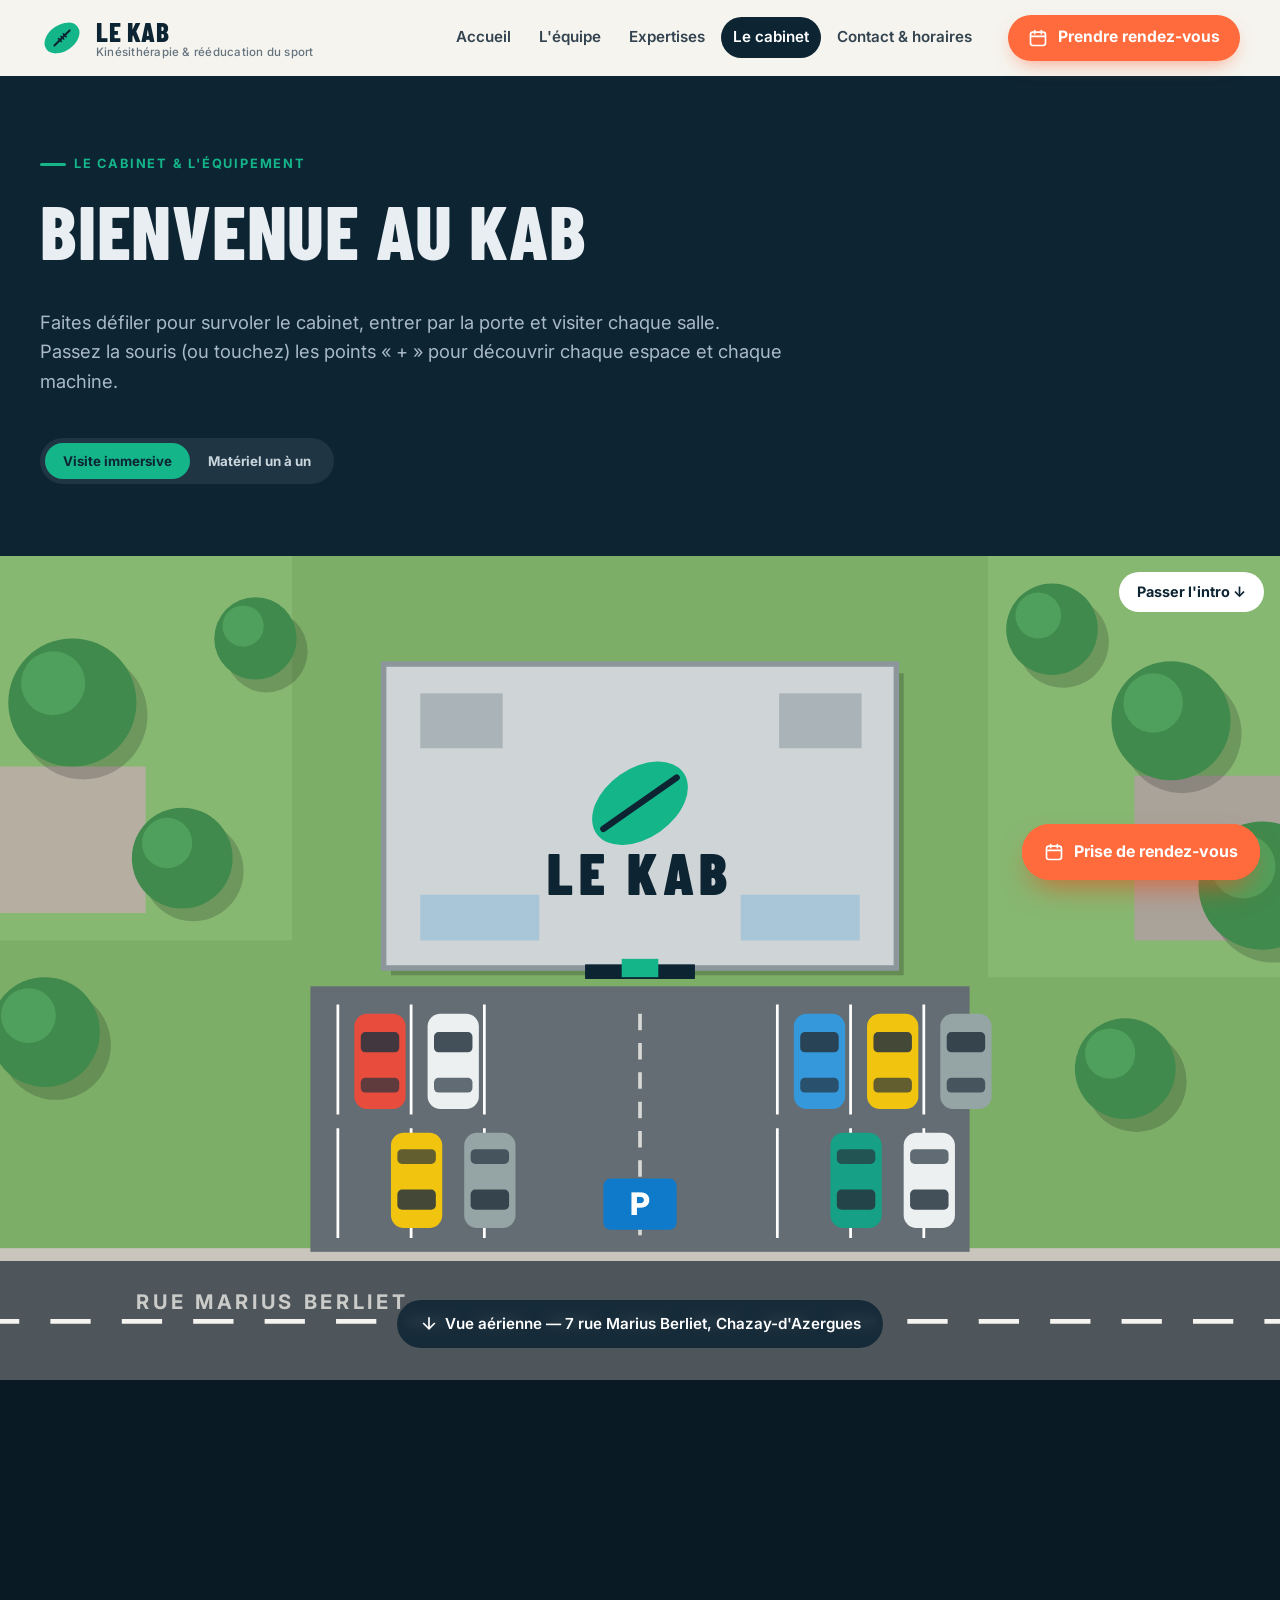
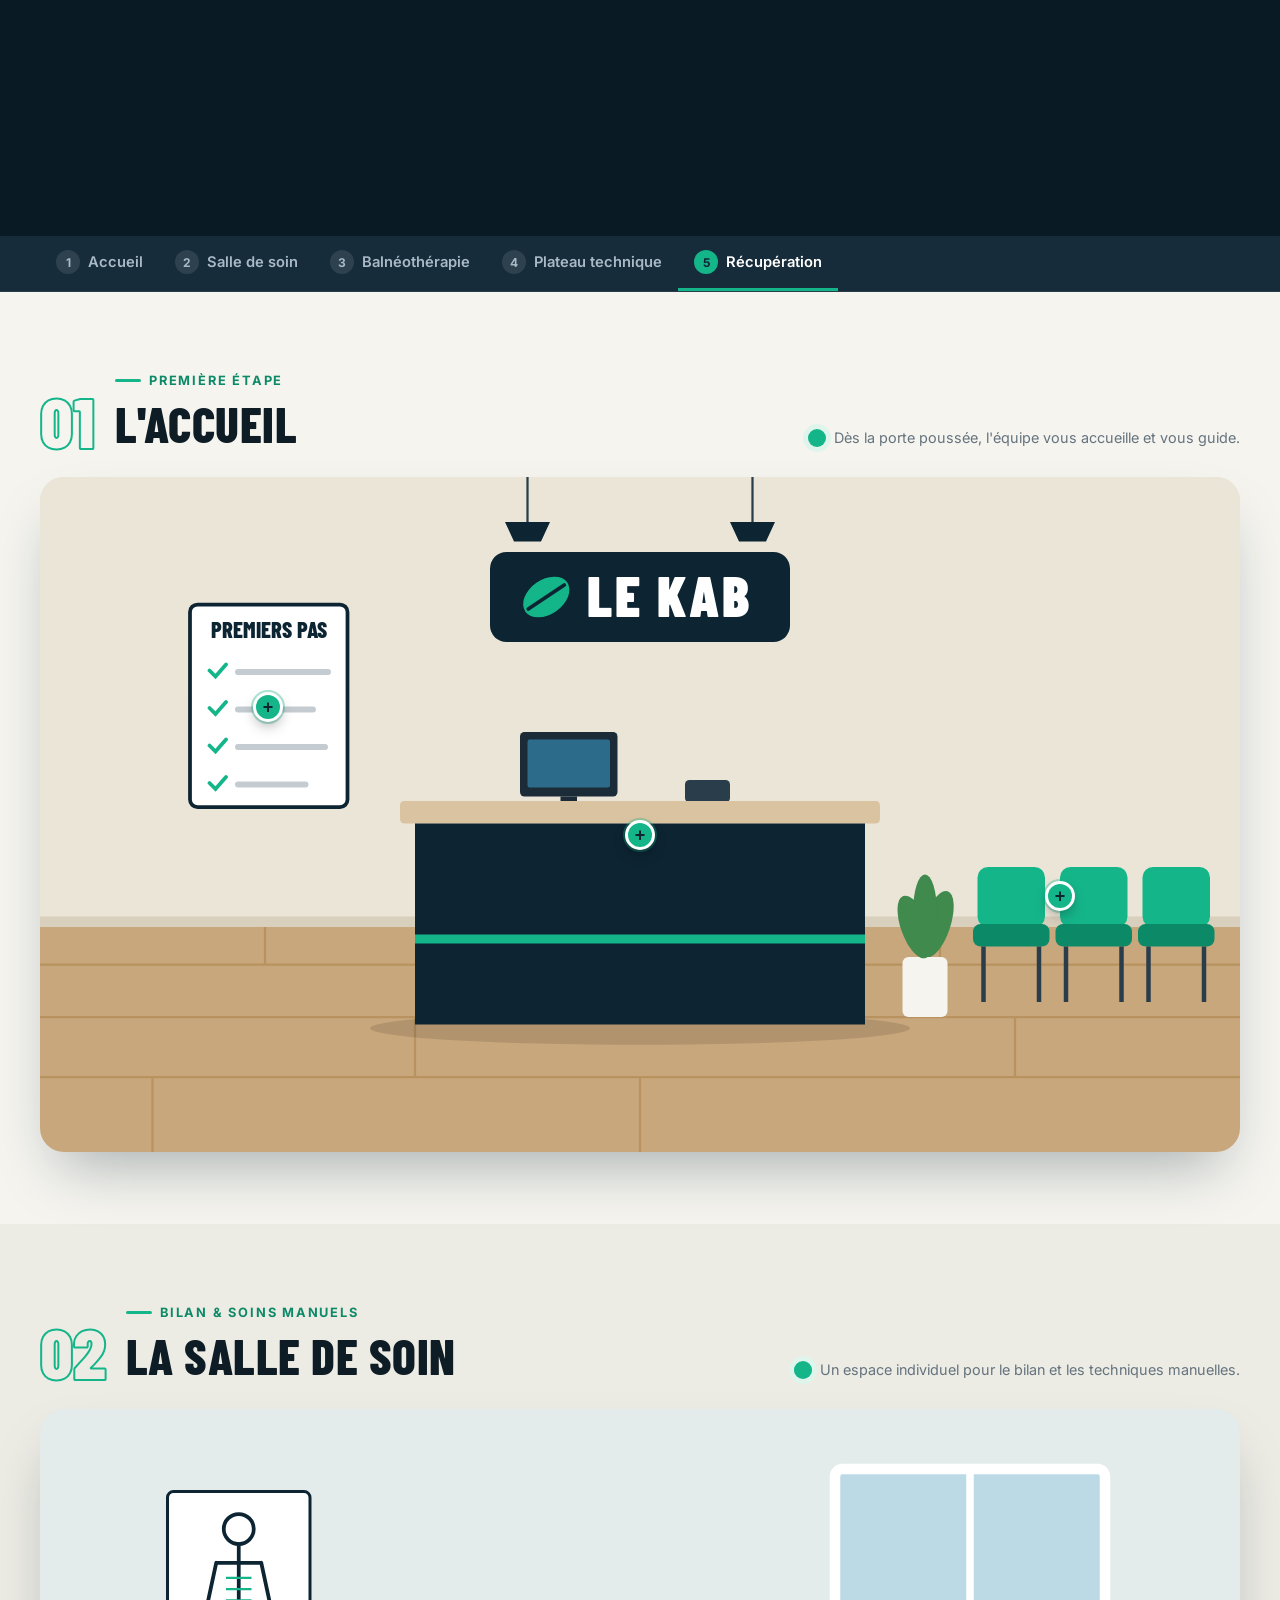
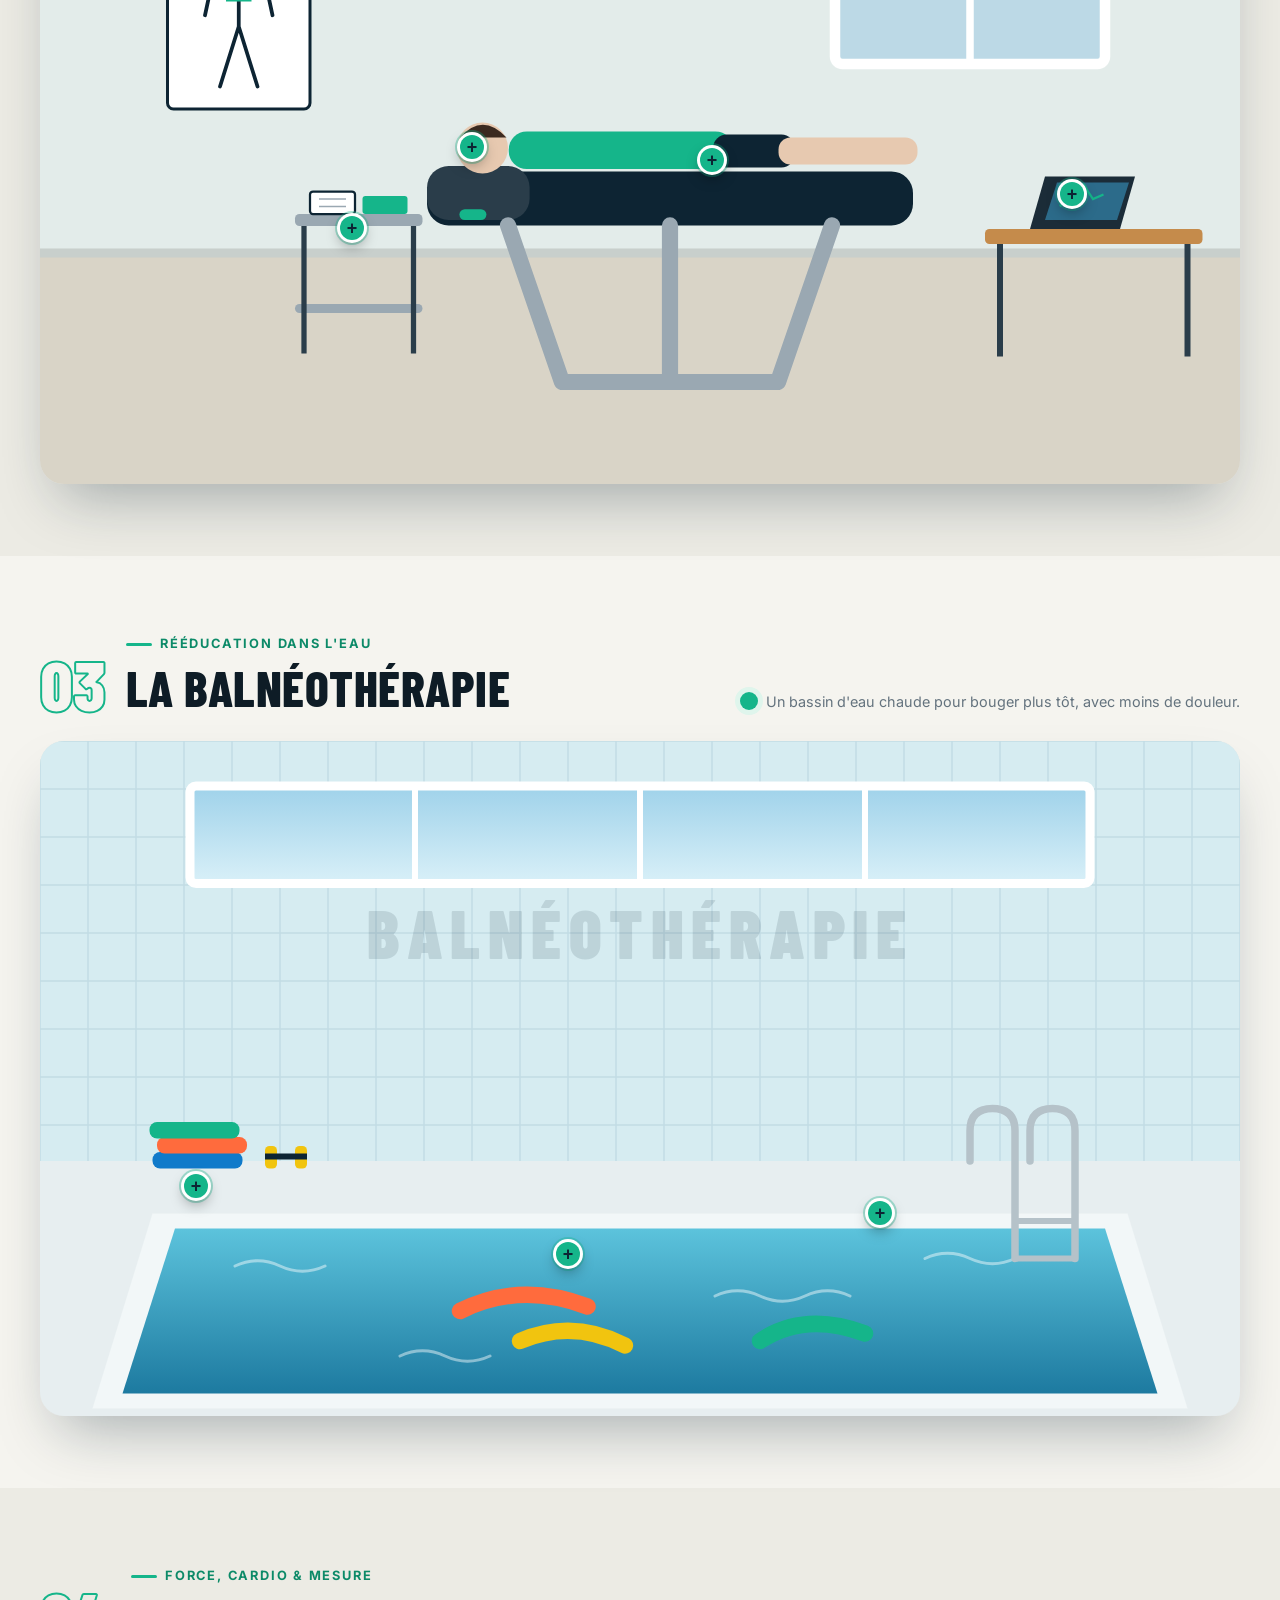
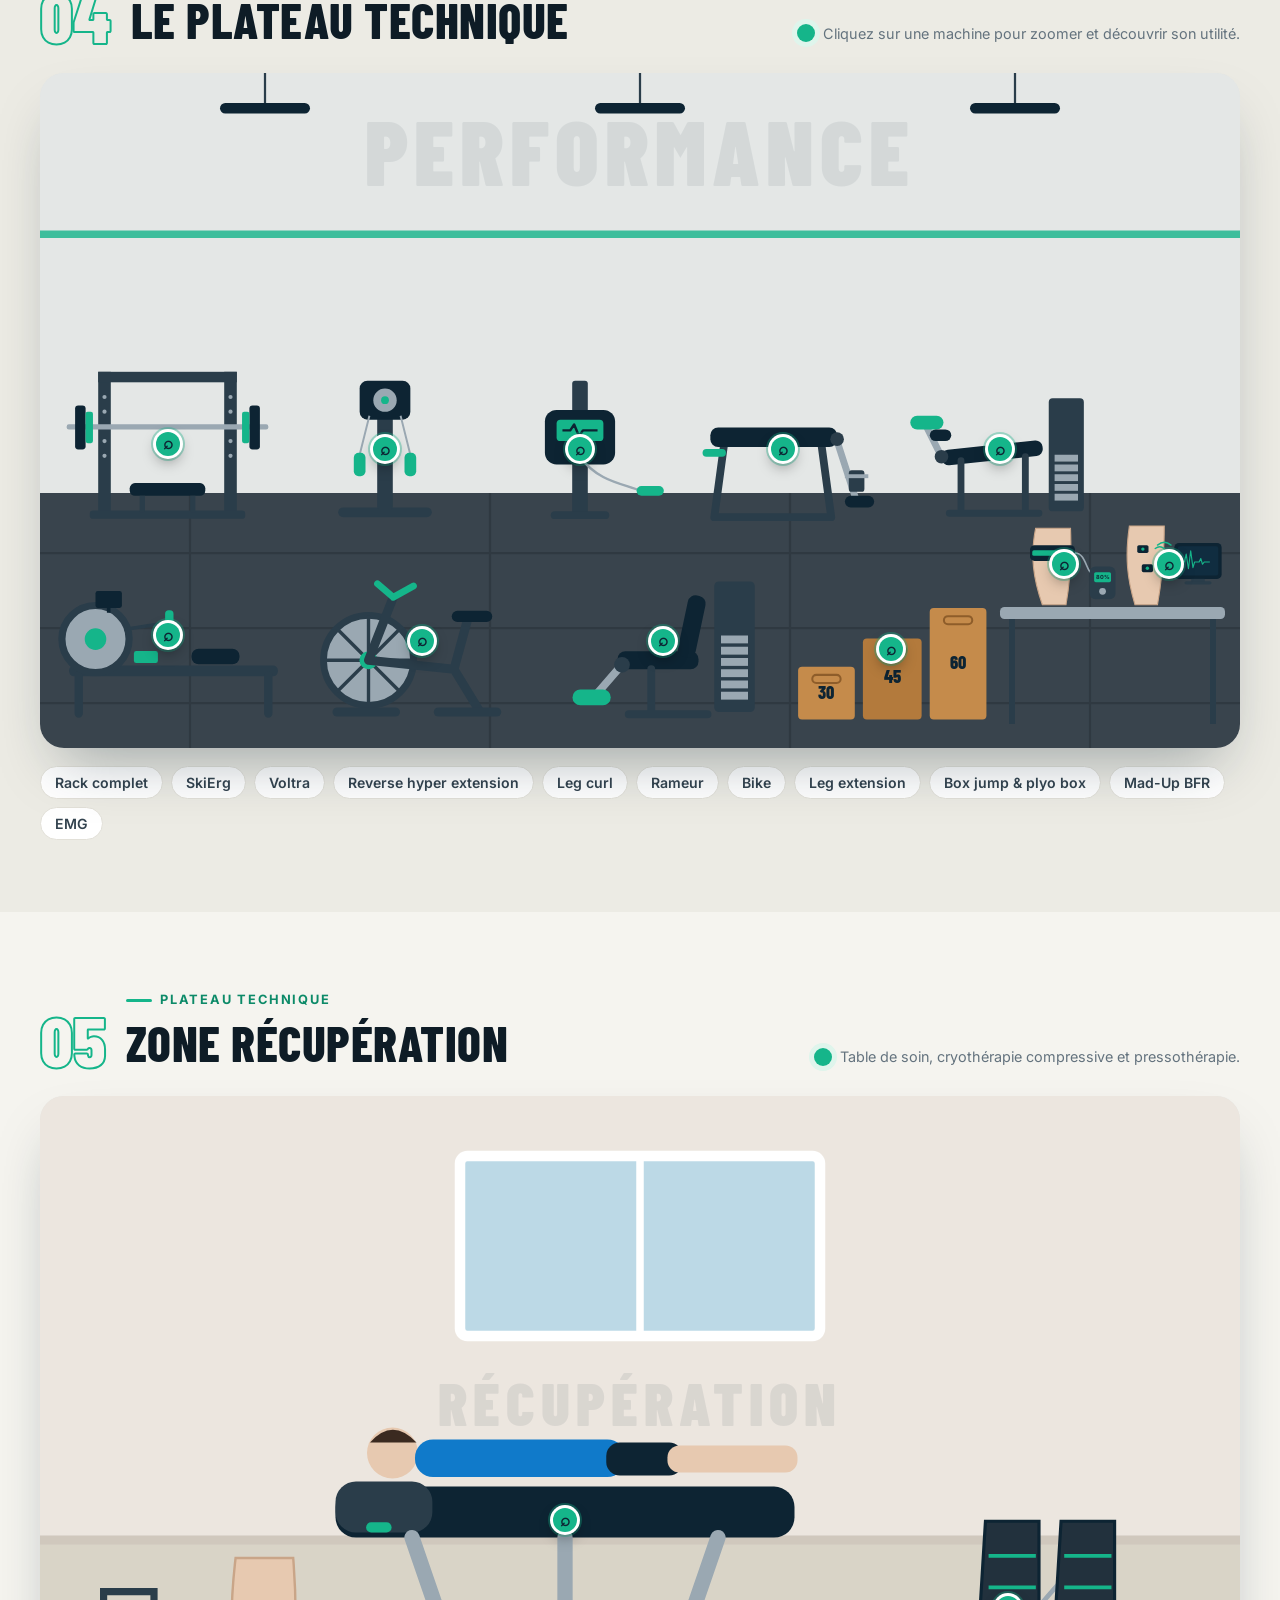
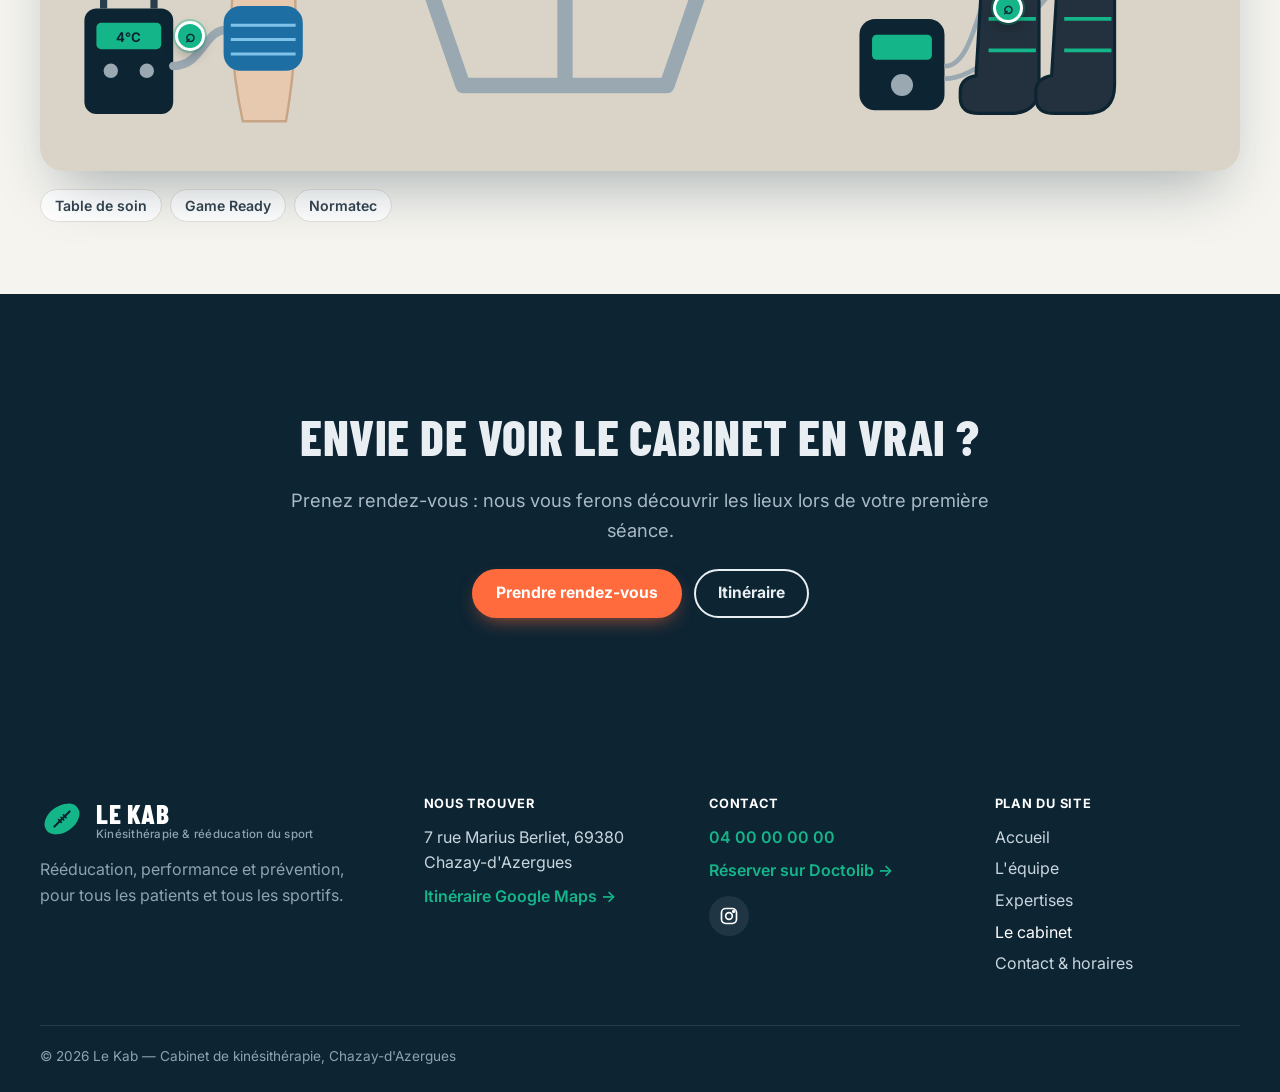
==== cabinet.html @ 51d3e30d "Site Le Kab : accueil, équipe, expertises, visite du cabinet, contact Co-Authored-By: Claude Opus 5." ====
<!doctype html>
<html lang="fr">
<head>
  <meta charset="utf-8">
  <meta name="viewport" content="width=device-width, initial-scale=1">
  <title>Le cabinet & l'équipement — Le Kab, kinésithérapie du sport</title>
  <meta name="description" content="Visitez le cabinet Le Kab : accueil, salle de soin, balnéothérapie et plateau technique (Voltra, Mad-Up BFR, EMG, Game Ready, Normatec…).">
  <link rel="icon" href="assets/img/logo.svg" type="image/svg+xml">
  <link rel="preconnect" href="https://fonts.googleapis.com">
  <link rel="preconnect" href="https://fonts.gstatic.com" crossorigin>
  <link href="https://fonts.googleapis.com/css2?family=Barlow+Condensed:wght@600;700;800;900&family=Inter:wght@400;500;600;700;800&display=swap" rel="stylesheet">
  <link rel="stylesheet" href="assets/css/style.css">
</head>
<body data-page="cabinet">
  <a class="skip" href="#main">Aller au contenu</a>
  <header id="site-header"></header>

  <main id="main">
    <section class="page-hero dark">
      <div class="container">
        <span class="eyebrow">Le cabinet &amp; l'équipement</span>
        <h1>Bienvenue au Kab</h1>
        <p class="lead">Faites défiler pour survoler le cabinet, entrer par la porte et visiter chaque salle. Passez la souris (ou touchez) les points « + » pour découvrir chaque espace et chaque machine.</p>
        <div class="mode-switch" role="group" aria-label="Mode de visite">
          <button type="button" data-mode="tour" aria-pressed="true">Visite immersive</button>
          <button type="button" data-mode="gear" aria-pressed="false">Matériel un à un</button>
        </div>
      </div>
    </section>

    <div id="mode-tour">
      <!-- Survol aérien → porte d'entrée -->
      <section class="flyover" id="flyover" aria-label="Survol du cabinet">
        <div class="flyover-sticky">
          <div class="flyover-world"></div>
          <div class="flyover-inside" aria-hidden="true"></div>
          <div class="flyover-door" aria-hidden="true">
            <div class="leaf l"><span class="glass"></span></div>
            <div class="leaf r"><span class="glass"></span></div>
          </div>
          <a class="btn btn-light btn-sm flyover-skip" href="#accueil">Passer l'intro ↓</a>
          <div class="flyover-caption"><svg class="ic" viewBox="0 0 24 24" fill="none" stroke="currentColor" stroke-width="2"><path d="M12 5v14M5 12l7 7 7-7"/></svg><span></span></div>
        </div>
      </section>

      <nav class="tour-nav" aria-label="Salles du cabinet">
        <ol class="container" id="tour-nav-list"></ol>
      </nav>

      <div id="tour"></div>
    </div>

    <section class="section" id="mode-gear" hidden>
      <div class="container">
        <span class="eyebrow">Matériel un à un</span>
        <h2>Notre équipement</h2>
        <p class="lead" style="margin-bottom:28px">Cliquez sur une machine pour ouvrir sa fiche interactive.</p>
        <div class="gear-filter" role="group" aria-label="Filtrer">
          <button type="button" data-f="all" aria-pressed="true">Tout</button>
          <button type="button" data-f="plateau" aria-pressed="false">Plateau technique</button>
          <button type="button" data-f="recup" aria-pressed="false">Récupération</button>
        </div>
        <div class="gear-grid" id="gear-grid"></div>
      </div>
    </section>

    <section class="section dark">
      <div class="container center">
        <h2>Envie de voir le cabinet en vrai ?</h2>
        <p class="lead">Prenez rendez-vous : nous vous ferons découvrir les lieux lors de votre première séance.</p>
        <div class="btn-row" style="justify-content:center;margin-top:24px">
          <a class="btn btn-rdv" href="contact.html#rdv">Prendre rendez-vous</a>
          <a class="btn btn-ghost" data-k="maps-dir" href="#" target="_blank" rel="noopener">Itinéraire</a>
        </div>
      </div>
    </section>
  </main>

  <footer id="site-footer"></footer>

  <script src="assets/js/config.js"></script>
  <script src="assets/js/main.js"></script>
  <script src="assets/js/cabinet-data.js"></script>
  <script src="assets/js/cabinet.js"></script>
</body>
</html>
---- assets/css/style.css ----
/* =========================================================
   Le Kab — feuille de style
   ========================================================= */
:root {
  --ink: #0e1c26;
  --ink-2: #33434f;
  --muted: #64737e;
  --bg: #f5f4ef;
  --surface: #ffffff;
  --line: #e2e0d8;
  --navy: #0d2433;
  --navy-2: #143447;
  --kab: #15b58a;      /* vert « Kab » */
  --kab-dark: #0c8a68;
  --kab-soft: #dff5ec;
  --hot: #ff6b3d;      /* bouton RDV */
  --hot-dark: #e5531f;
  --sand: #efe7d6;
  --logo-ink: #0d2433;
  --radius: 18px;
  --radius-sm: 10px;
  --shadow: 0 10px 30px -12px rgba(13, 36, 51, .25);
  --shadow-lg: 0 30px 60px -20px rgba(13, 36, 51, .35);
  --header-h: 76px;
  --font: "Inter", system-ui, -apple-system, "Segoe UI", Roboto, sans-serif;
  --font-display: "Barlow Condensed", "Arial Narrow", Impact, sans-serif;
}

*, *::before, *::after { box-sizing: border-box; }
html { scroll-behavior: smooth; -webkit-text-size-adjust: 100%; }
html.no-scroll { overflow: hidden; }
body {
  margin: 0; font-family: var(--font); color: var(--ink); background: var(--bg);
  font-size: 16px; line-height: 1.6; -webkit-font-smoothing: antialiased;
}
img, svg, video { max-width: 100%; display: block; }
a { color: inherit; }
h1, h2, h3, h4 { font-family: var(--font-display); line-height: 1.05; margin: 0 0 .5em; letter-spacing: .01em; }
h1 { font-size: clamp(2.6rem, 6vw, 4.8rem); font-weight: 800; text-transform: uppercase; }
h2 { font-size: clamp(2rem, 4vw, 3.1rem); font-weight: 800; text-transform: uppercase; }
h3 { font-size: 1.5rem; font-weight: 700; }
h4 { font-size: 1.1rem; font-weight: 700; text-transform: uppercase; letter-spacing: .06em; }
p { margin: 0 0 1em; }
.muted { color: var(--muted); }
.container { width: min(1200px, 100% - 32px); margin-inline: auto; }
.section { padding: clamp(64px, 9vw, 120px) 0; }
.section-tight { padding: 56px 0; }
.eyebrow {
  display: inline-flex; align-items: center; gap: 8px; font-weight: 700; font-size: .8rem;
  text-transform: uppercase; letter-spacing: .14em; color: var(--kab-dark); margin-bottom: 14px;
}
.eyebrow::before { content: ""; width: 26px; height: 3px; background: var(--kab); border-radius: 2px; }
.lead { font-size: 1.15rem; color: var(--ink-2); max-width: 62ch; }
.center { text-align: center; }
.center .lead { margin-inline: auto; }
.dark { background: var(--navy); color: #e8eef2; }
.dark .muted, .dark .lead { color: #a9bac6; }
.dark .eyebrow { color: var(--kab); }
.ic { width: 20px; height: 20px; flex: none; }
.skip { position: absolute; left: -999px; }
.skip:focus { left: 12px; top: 12px; z-index: 999; background: #fff; padding: 8px 12px; border-radius: 8px; }
:focus-visible { outline: 3px solid var(--kab); outline-offset: 3px; }

/* ---------- Boutons ---------- */
.btn {
  display: inline-flex; align-items: center; gap: 10px; padding: 13px 22px; border-radius: 999px;
  font-weight: 700; text-decoration: none; border: 2px solid transparent; cursor: pointer;
  font-size: .98rem; transition: transform .15s ease, background .2s, box-shadow .2s, color .2s;
  font-family: inherit; line-height: 1.2;
}
.btn:hover { transform: translateY(-2px); }
.btn-rdv { background: var(--hot); color: #fff; box-shadow: 0 8px 20px -8px rgba(255, 107, 61, .7); }
.btn-rdv:hover { background: var(--hot-dark); }
.btn-kab { background: var(--kab); color: #04231a; }
.btn-kab:hover { background: #1fcb9c; }
.btn-ghost { border-color: currentColor; background: transparent; }
.btn-light { background: #fff; color: var(--navy); }
.btn-sm { padding: 9px 16px; font-size: .9rem; }
.btn-row { display: flex; flex-wrap: wrap; gap: 12px; }
.link { color: var(--kab-dark); font-weight: 600; text-decoration: none; }
.link:hover { text-decoration: underline; }
.dark .link { color: var(--kab); }

/* ---------- Header ---------- */
.site-header {
  position: sticky; top: 0; z-index: 50; height: var(--header-h);
  background: rgba(245, 244, 239, .86); backdrop-filter: saturate(1.4) blur(12px);
  -webkit-backdrop-filter: saturate(1.4) blur(12px); border-bottom: 1px solid transparent; transition: border-color .2s, background .2s;
}
.site-header.scrolled { border-color: var(--line); background: rgba(245, 244, 239, .95); }
.header-inner { height: 100%; display: flex; align-items: center; gap: 24px; }
.brand { display: flex; align-items: center; gap: 12px; text-decoration: none; color: var(--navy); }
.logo-mark { width: 44px; height: 44px; color: var(--kab); }
.brand-text { display: flex; flex-direction: column; line-height: 1.05; }
.brand-text strong { font-family: var(--font-display); font-size: 1.7rem; font-weight: 800; text-transform: uppercase; letter-spacing: .02em; }
.brand-text small { font-size: .72rem; color: var(--muted); font-weight: 500; letter-spacing: .02em; }
.main-nav { display: flex; gap: 4px; margin-left: auto; }
.main-nav a {
  text-decoration: none; font-weight: 600; font-size: .95rem; padding: 8px 12px; border-radius: 999px; color: var(--ink-2);
  transition: background .2s, color .2s;
}
.main-nav a:hover { background: rgba(13, 36, 51, .06); color: var(--ink); }
.main-nav a[aria-current="page"] { background: var(--navy); color: #fff; }
.header-rdv { padding: 11px 18px; }
.burger { display: none; margin-left: auto; width: 44px; height: 44px; border: 0; background: var(--navy); border-radius: 12px; cursor: pointer; padding: 12px 11px; flex-direction: column; justify-content: space-between; }
.burger span { display: block; height: 2px; background: #fff; border-radius: 2px; transition: transform .2s, opacity .2s; }
.nav-open .burger span:nth-child(1) { transform: translateY(8px) rotate(45deg); }
.nav-open .burger span:nth-child(2) { opacity: 0; }
.nav-open .burger span:nth-child(3) { transform: translateY(-8px) rotate(-45deg); }

@media (max-width: 1080px) {
  .header-rdv span { display: none; }
  .header-rdv { padding: 11px; }
}
@media (max-width: 900px) {
  .burger { display: flex; }
  .header-rdv { display: none; }
  .main-nav {
    position: fixed; inset: var(--header-h) 0 auto 0; flex-direction: column; gap: 0; background: var(--bg);
    padding: 12px 16px 24px; border-bottom: 1px solid var(--line); box-shadow: var(--shadow);
    transform: translateY(-12px); opacity: 0; pointer-events: none; transition: transform .2s, opacity .2s;
  }
  .nav-open .main-nav { transform: none; opacity: 1; pointer-events: auto; }
  .main-nav a { padding: 14px 12px; font-size: 1.05rem; border-radius: 10px; }
  .brand-text small { display: none; }
}

/* ---------- Bouton RDV flottant ---------- */
.rdv-fab {
  position: fixed; right: 20px; bottom: 20px; z-index: 60; display: inline-flex; align-items: center; gap: 10px;
  background: var(--hot); color: #fff; text-decoration: none; font-weight: 700; padding: 15px 22px; border-radius: 999px;
  box-shadow: 0 14px 30px -10px rgba(229, 83, 31, .8); transition: transform .2s, background .2s;
  animation: fab-in .5s .4s both cubic-bezier(.2, 1.4, .4, 1);
}
.rdv-fab:hover { background: var(--hot-dark); transform: translateY(-3px); }
.rdv-fab::after {
  content: ""; position: absolute; inset: 0; border-radius: inherit; border: 2px solid var(--hot);
  animation: pulse 2.4s infinite; pointer-events: none;
}
@keyframes pulse { 0% { transform: scale(1); opacity: .8; } 70%, 100% { transform: scale(1.25, 1.5); opacity: 0; } }
@keyframes fab-in { from { transform: translateY(80px); opacity: 0; } }
@media (max-width: 600px) {
  .rdv-fab { left: 16px; right: 16px; bottom: 12px; justify-content: center; }
  body { padding-bottom: 72px; }
}

/* ---------- Footer ---------- */
.site-footer { background: var(--navy); color: #c9d6de; padding: 64px 0 24px; }
.site-footer .brand { color: #fff; }
.site-footer .brand-text small { color: #8fa3b0; display: block; }
.site-footer h4 { color: #fff; font-family: var(--font); font-size: .8rem; margin-bottom: 14px; }
.site-footer p { margin: 0 0 8px; }
.site-footer .link { color: var(--kab); }
.footer-grid { display: grid; grid-template-columns: 1.4fr 1fr 1fr 1fr; gap: 40px; }
.footer-grid .muted { color: #8fa3b0; margin-top: 16px; max-width: 32ch; }
.footer-nav { display: flex; flex-direction: column; gap: 6px; }
.footer-nav a { text-decoration: none; color: #c9d6de; }
.footer-nav a:hover, .footer-nav a[aria-current] { color: #fff; }
.socials { display: flex; gap: 10px; margin-top: 12px; }
.socials a { width: 40px; height: 40px; border-radius: 50%; display: grid; place-items: center; background: rgba(255,255,255,.08); color: #fff; transition: background .2s; }
.socials a:hover { background: var(--kab); color: var(--navy); }
.footer-bottom { border-top: 1px solid rgba(255,255,255,.1); margin-top: 48px; padding-top: 20px; font-size: .85rem; color: #8fa3b0; }
@media (max-width: 900px) { .footer-grid { grid-template-columns: 1fr 1fr; } }
@media (max-width: 560px) { .footer-grid { grid-template-columns: 1fr; } }

/* ---------- Révélation ---------- */
.reveal { opacity: 0; transform: translateY(24px); transition: opacity .7s ease, transform .7s ease; }
.reveal.in { opacity: 1; transform: none; }
.reveal.d1 { transition-delay: .08s; } .reveal.d2 { transition-delay: .16s; } .reveal.d3 { transition-delay: .24s; } .reveal.d4 { transition-delay: .32s; }
@media (prefers-reduced-motion: reduce) {
  .reveal { opacity: 1; transform: none; transition: none; }
  *, *::before, *::after { animation-duration: .01ms !important; animation-iteration-count: 1 !important; }
  html { scroll-behavior: auto; }
}

/* ---------- En-tête de page ---------- */
.page-hero { padding: 72px 0 56px; position: relative; overflow: hidden; }
.page-hero .lead { margin-top: 8px; }
.page-hero.dark { padding-bottom: 72px; }

/* ---------- Cartes ---------- */
.card { background: var(--surface); border-radius: var(--radius); box-shadow: var(--shadow); padding: 28px; }
.grid { display: grid; gap: 24px; }
.grid-2 { grid-template-columns: repeat(2, 1fr); }
.grid-3 { grid-template-columns: repeat(3, 1fr); }
.grid-4 { grid-template-columns: repeat(4, 1fr); }
@media (max-width: 960px) { .grid-3, .grid-4 { grid-template-columns: repeat(2, 1fr); } }
@media (max-width: 640px) { .grid-2, .grid-3, .grid-4 { grid-template-columns: 1fr; } }

/* =========================================================
   ACCUEIL
   ========================================================= */
.hero { position: relative; overflow: hidden; padding: 48px 0 96px; }
.hero-grid { display: grid; grid-template-columns: 1.1fr .9fr; gap: 48px; align-items: center; }
.hero h1 span { color: var(--kab); }
.hero h1 .outline { -webkit-text-stroke: 2px var(--navy); color: transparent; }
.hero .lead { margin: 20px 0 32px; }
.hero-badges { display: flex; flex-wrap: wrap; gap: 10px; margin-top: 32px; }
.badge { display: inline-flex; align-items: center; gap: 8px; background: var(--surface); border: 1px solid var(--line); padding: 8px 14px; border-radius: 999px; font-size: .88rem; font-weight: 600; }
.badge i { width: 8px; height: 8px; border-radius: 50%; background: var(--kab); }
.hero-visual { position: relative; aspect-ratio: 4 / 5; border-radius: 28px; overflow: hidden; background: var(--navy); box-shadow: var(--shadow-lg); }
.hero-visual svg { width: 100%; height: 100%; }
.hero-visual .hv-tag {
  position: absolute; left: 20px; bottom: 20px; right: 20px; background: rgba(255,255,255,.95); border-radius: 14px; padding: 14px 18px;
  display: flex; align-items: center; gap: 14px; font-size: .92rem;
}
.hero-visual .hv-tag strong { display: block; font-family: var(--font-display); font-size: 1.3rem; text-transform: uppercase; }
.hv-dot { width: 12px; height: 12px; border-radius: 50%; background: var(--kab); box-shadow: 0 0 0 6px var(--kab-soft); flex: none; }
@media (max-width: 900px) { .hero-grid { grid-template-columns: 1fr; } .hero-visual { aspect-ratio: 16 / 11; } }

.philo { display: grid; grid-template-columns: .9fr 1.1fr; gap: 64px; align-items: start; }
.philo-list { display: grid; gap: 18px; }
.philo-item { display: grid; grid-template-columns: 56px 1fr; gap: 18px; align-items: start; padding: 22px; border-radius: var(--radius); background: rgba(255,255,255,.04); border: 1px solid rgba(255,255,255,.08); }
.philo-item b { font-family: var(--font-display); font-size: 2.4rem; color: var(--kab); line-height: 1; }
.philo-item h3 { margin-bottom: 4px; color: #fff; }
.philo-item p { margin: 0; color: #a9bac6; }
@media (max-width: 900px) { .philo { grid-template-columns: 1fr; gap: 32px; } }

.tiles { display: grid; grid-template-columns: repeat(4, 1fr); gap: 20px; }
.tile {
  position: relative; display: flex; flex-direction: column; min-height: 300px; padding: 26px; border-radius: var(--radius);
  background: var(--surface); text-decoration: none; overflow: hidden; box-shadow: var(--shadow);
  transition: transform .25s, box-shadow .25s;
}
.tile:hover { transform: translateY(-6px); box-shadow: var(--shadow-lg); }
.tile .tile-ic { width: 64px; height: 64px; border-radius: 18px; display: grid; place-items: center; background: var(--kab-soft); color: var(--kab-dark); margin-bottom: auto; transition: background .25s, color .25s; }
.tile .tile-ic svg { width: 34px; height: 34px; }
.tile:hover .tile-ic { background: var(--kab); color: var(--navy); }
.tile h3 { margin: 24px 0 6px; text-transform: uppercase; }
.tile p { color: var(--muted); margin: 0 0 18px; font-size: .95rem; }
.tile .go { font-weight: 700; color: var(--kab-dark); display: inline-flex; gap: 6px; align-items: center; }
.tile .go::after { content: "→"; transition: transform .2s; }
.tile:hover .go::after { transform: translateX(4px); }
.tile.feature { grid-column: span 2; background: var(--navy); color: #fff; }
.tile.feature p { color: #a9bac6; }
.tile.feature .tile-ic { background: rgba(21,181,138,.15); color: var(--kab); }
.tile.feature .go { color: var(--kab); }
@media (max-width: 960px) { .tiles { grid-template-columns: repeat(2, 1fr); } }
@media (max-width: 560px) { .tiles { grid-template-columns: 1fr; } .tile.feature { grid-column: auto; } }

.location { display: grid; grid-template-columns: .85fr 1.15fr; gap: 40px; align-items: stretch; }
.map-frame { border-radius: var(--radius); overflow: hidden; min-height: 380px; box-shadow: var(--shadow); background: var(--sand); }
.map-frame iframe { width: 100%; height: 100%; min-height: 380px; border: 0; display: block; }
.info-list { list-style: none; padding: 0; margin: 24px 0 32px; display: grid; gap: 16px; }
.info-list li { display: grid; grid-template-columns: 44px 1fr; gap: 14px; align-items: start; }
.info-list .ii { width: 44px; height: 44px; border-radius: 12px; background: var(--kab-soft); color: var(--kab-dark); display: grid; place-items: center; }
.info-list strong { display: block; }
@media (max-width: 900px) { .location { grid-template-columns: 1fr; } }

/* Avis */
.reviews { overflow: hidden; padding: 8px 0 24px; mask-image: linear-gradient(90deg, transparent, #000 8%, #000 92%, transparent); -webkit-mask-image: linear-gradient(90deg, transparent, #000 8%, #000 92%, transparent); }
.reviews-track { display: flex; gap: 20px; width: max-content; animation: marquee 60s linear infinite; }
.reviews:hover .reviews-track { animation-play-state: paused; }
.reviews-track.reverse { animation-direction: reverse; margin-top: 20px; animation-duration: 70s; }
@keyframes marquee { to { transform: translateX(-50%); } }
.review { width: 340px; flex: none; background: var(--surface); border-radius: var(--radius); padding: 22px; box-shadow: var(--shadow); }
.review header { display: flex; align-items: center; gap: 12px; margin-bottom: 10px; }
.review .av { width: 40px; height: 40px; border-radius: 50%; display: grid; place-items: center; font-weight: 700; color: #fff; }
.review .who { font-weight: 700; line-height: 1.2; }
.review .when { font-size: .8rem; color: var(--muted); }
.review .g { margin-left: auto; width: 22px; height: 22px; }
.stars { color: #fbbc04; letter-spacing: 2px; font-size: 1rem; }
.review p { margin: 6px 0 0; color: var(--ink-2); font-size: .95rem; }
.reviews-head { display: flex; align-items: end; justify-content: space-between; gap: 24px; flex-wrap: wrap; margin-bottom: 32px; }
.rating-box { display: flex; align-items: center; gap: 14px; background: var(--surface); padding: 14px 20px; border-radius: 16px; box-shadow: var(--shadow); }
.rating-box b { font-family: var(--font-display); font-size: 2.4rem; line-height: 1; }
.placeholder-note { font-size: .8rem; color: var(--muted); font-style: italic; }

/* =========================================================
   ÉQUIPE
   ========================================================= */
.try-hero { position: relative; background: var(--navy); color: #fff; overflow: hidden; }
.try-stage { position: relative; height: clamp(320px, 52vw, 520px); }
.try-stage svg { position: absolute; inset: 0; width: 100%; height: 100%; }
.try-title {
  position: absolute; inset: 0; display: grid; place-content: center; text-align: center; pointer-events: none; z-index: 2;
}
.try-title .burst {
  font-family: var(--font-display); font-weight: 900; font-size: clamp(4rem, 14vw, 11rem); text-transform: uppercase; line-height: .9;
  color: #fff; text-shadow: 0 6px 0 var(--kab-dark), 0 20px 40px rgba(0,0,0,.4); transform: scale(0) rotate(-8deg); opacity: 0;
}
.try-title .sub { font-weight: 700; letter-spacing: .25em; text-transform: uppercase; opacity: 0; transform: translateY(10px); }
.try-hero.play .burst { animation: burst .7s 2.1s forwards cubic-bezier(.2, 1.6, .4, 1); }
.try-hero.play .sub { animation: fadeup .6s 2.6s forwards; }
@keyframes burst { to { transform: scale(1) rotate(-4deg); opacity: 1; } }
@keyframes fadeup { to { opacity: 1; transform: none; } }
.try-hero .replay { position: absolute; right: 16px; bottom: 16px; z-index: 3; }

.team-grid { display: grid; grid-template-columns: repeat(3, 1fr); gap: 28px; }
@media (max-width: 960px) { .team-grid { grid-template-columns: repeat(2, 1fr); } }
@media (max-width: 620px) { .team-grid { grid-template-columns: 1fr; } }
.member { background: var(--surface); border-radius: 22px; overflow: hidden; box-shadow: var(--shadow); display: flex; flex-direction: column; }
.member-media { position: relative; aspect-ratio: 4 / 4.2; background: linear-gradient(160deg, #1b4a63, var(--navy)); overflow: hidden; }
.member-media video, .member-media img { width: 100%; height: 100%; object-fit: cover; }
.member-media .silhouette { position: absolute; inset: auto 0 0 0; height: 88%; margin-inline: auto; color: rgba(255,255,255,.12); }
.member-media .num {
  position: absolute; right: 16px; top: 10px; font-family: var(--font-display); font-weight: 900; font-size: 5rem; line-height: 1;
  color: transparent; -webkit-text-stroke: 2px rgba(255,255,255,.35);
}
.member-media .mini-try { position: absolute; inset: 0; pointer-events: none; }
.member-media .mini-ball { position: absolute; left: -40px; bottom: 26%; width: 38px; transition: none; }
.member:hover .mini-ball, .member.open .mini-ball { animation: run 1.1s forwards cubic-bezier(.5, 0, .3, 1); }
@keyframes run { 0% { left: -40px; transform: rotate(0); } 80% { left: 72%; transform: rotate(540deg) translateY(-30px); } 100% { left: 74%; transform: rotate(600deg) translateY(0); } }
.member-media .mini-line { position: absolute; left: 70%; top: 0; bottom: 0; width: 3px; background: rgba(255,255,255,.35); }
.member-media .essai-tag {
  position: absolute; left: 50%; top: 22%; transform: translate(-50%, 0) scale(.4); opacity: 0;
  font-family: var(--font-display); font-weight: 900; font-size: 2.2rem; color: #fff; background: var(--kab); padding: 4px 16px; border-radius: 8px; text-transform: uppercase;
}
.member:hover .essai-tag, .member.open .essai-tag { animation: tag .4s 1s forwards cubic-bezier(.2, 1.6, .4, 1); }
@keyframes tag { to { opacity: 1; transform: translate(-50%, 0) scale(1) rotate(-4deg); } }
.member-body { padding: 24px; display: flex; flex-direction: column; gap: 6px; flex: 1; }
.member-body h3 { font-size: 1.9rem; text-transform: uppercase; margin: 0; }
.member-role { color: var(--kab-dark); font-weight: 700; font-size: .9rem; }
.chips { display: flex; flex-wrap: wrap; gap: 6px; margin: 10px 0 4px; }
.chip { font-size: .78rem; font-weight: 600; padding: 5px 10px; border-radius: 999px; background: var(--kab-soft); color: var(--kab-dark); }
.member-actions { display: flex; gap: 10px; flex-wrap: wrap; margin-top: auto; padding-top: 14px; }
.toggle-parcours { background: var(--navy); color: #fff; }
.toggle-parcours[aria-expanded="true"] { background: var(--kab); color: var(--navy); }
.parcours { display: grid; grid-template-rows: 0fr; transition: grid-template-rows .45s ease; }
.parcours > div { overflow: hidden; }
.member.open .parcours { grid-template-rows: 1fr; }
.timeline { list-style: none; margin: 0; padding: 4px 24px 26px 24px; position: relative; }
.timeline::before { content: ""; position: absolute; left: 33px; top: 10px; bottom: 30px; width: 2px; background: var(--line); }
.timeline li { position: relative; padding-left: 32px; margin-top: 14px; }
.timeline li::before { content: ""; position: absolute; left: 4px; top: 6px; width: 12px; height: 12px; border-radius: 50%; background: var(--surface); border: 3px solid var(--kab); }
.timeline .yr { font-size: .78rem; font-weight: 800; color: var(--kab-dark); letter-spacing: .06em; }
.timeline .t { font-weight: 600; line-height: 1.35; }
.timeline .s { font-size: .86rem; color: var(--muted); }

/* =========================================================
   EXPERTISES — corps interactif
   ========================================================= */
.body-explorer { display: grid; grid-template-columns: minmax(280px, 420px) 1fr; gap: 48px; align-items: start; }
@media (max-width: 860px) { .body-explorer { grid-template-columns: 1fr; } }
.body-stage { position: sticky; top: calc(var(--header-h) + 20px); background: var(--surface); border-radius: 28px; box-shadow: var(--shadow); padding: 20px; }
@media (max-width: 860px) { .body-stage { position: relative; top: 0; max-width: 420px; margin-inline: auto; width: 100%; } }
.view-switch { display: flex; background: var(--bg); border-radius: 999px; padding: 4px; margin-bottom: 8px; }
.view-switch button { flex: 1; border: 0; background: transparent; padding: 8px; border-radius: 999px; font-weight: 700; cursor: pointer; font-family: inherit; color: var(--muted); }
.view-switch button[aria-pressed="true"] { background: var(--navy); color: #fff; }
.body-svg { width: 100%; height: auto; max-height: 72vh; margin-inline: auto; }
.body-svg .skin { fill: #dfe6ea; stroke: #c5d0d7; stroke-width: 2; }
.body-svg .limb { stroke: #dfe6ea; stroke-linecap: round; fill: none; }
.body-svg .limb-o { stroke: #c5d0d7; stroke-linecap: round; fill: none; }
.body-svg .muscle { fill: none; stroke: #cbd5dc; stroke-width: 1.5; stroke-linecap: round; }
.zone { cursor: pointer; outline: none; }
.zone .halo { fill: var(--kab); opacity: .18; transform-box: fill-box; transform-origin: center; animation: halo 2.2s infinite ease-out; }
.zone .dot { fill: var(--kab); stroke: #fff; stroke-width: 3; transition: r .2s, fill .2s; }
.zone:hover .dot, .zone:focus-visible .dot { fill: var(--hot); }
.zone.active .dot { fill: var(--hot); }
.zone.active .halo { fill: var(--hot); opacity: .3; }
.zone .area { fill: var(--hot); opacity: 0; transition: opacity .25s; }
.zone.active .area, .zone:hover .area { opacity: .22; }
@keyframes halo { 0% { transform: scale(.6); opacity: .45; } 100% { transform: scale(1.8); opacity: 0; } }
.zone-label { font: 700 11px var(--font); fill: var(--navy); pointer-events: none; opacity: 0; transition: opacity .2s; }
.zone:hover .zone-label, .zone.active .zone-label, .zone:focus-visible .zone-label { opacity: 1; }

.zone-pills { display: flex; flex-wrap: wrap; gap: 8px; margin-bottom: 24px; }
.zone-pills button {
  border: 1.5px solid var(--line); background: var(--surface); padding: 8px 14px; border-radius: 999px; font-weight: 600; cursor: pointer; font-family: inherit; color: var(--ink-2); transition: all .2s;
}
.zone-pills button:hover { border-color: var(--kab); }
.zone-pills button[aria-pressed="true"] { background: var(--navy); color: #fff; border-color: var(--navy); }
.zone-panel { background: var(--surface); border-radius: 24px; box-shadow: var(--shadow); overflow: hidden; }
.zone-panel-head { background: var(--navy); color: #fff; padding: 28px 32px; display: flex; gap: 20px; align-items: center; }
.zone-panel-head .zi { width: 64px; height: 64px; border-radius: 18px; background: var(--kab); color: var(--navy); display: grid; place-items: center; flex: none; font-family: var(--font-display); font-weight: 900; font-size: 1.6rem; }
.zone-panel-head h2 { margin: 0; font-size: clamp(1.8rem, 3vw, 2.4rem); }
.zone-panel-head p { margin: 4px 0 0; color: #a9bac6; }
.zone-panel-body { padding: 28px 32px 32px; }
.zone-panel-body.swap { animation: swap .35s ease; }
@keyframes swap { from { opacity: 0; transform: translateY(10px); } }
.patho-list { list-style: none; padding: 0; margin: 0 0 24px; display: grid; grid-template-columns: repeat(2, 1fr); gap: 10px; }
@media (max-width: 560px) { .patho-list { grid-template-columns: 1fr; } }
.patho-list li { display: flex; gap: 10px; align-items: flex-start; padding: 12px 14px; background: var(--bg); border-radius: 12px; font-weight: 500; line-height: 1.35; }
.patho-list li::before { content: ""; width: 8px; height: 8px; border-radius: 50%; background: var(--kab); margin-top: 6px; flex: none; }
.approach { border-left: 4px solid var(--kab); padding: 4px 0 4px 18px; margin-bottom: 20px; }
.approach h4 { margin-bottom: 6px; font-family: var(--font); font-size: .8rem; color: var(--kab-dark); }
.approach p { margin: 0; }
.disclaimer { display: flex; gap: 14px; align-items: center; background: var(--sand); border-radius: 16px; padding: 18px 20px; margin-top: 28px; }
.disclaimer p { margin: 0; }
.disclaimer .btn { margin-left: auto; flex: none; }
@media (max-width: 560px) { .disclaimer { flex-direction: column; align-items: flex-start; } .disclaimer .btn { margin-left: 0; } }

/* =========================================================
   CABINET — visite immersive
   ========================================================= */
.mode-switch { display: inline-flex; background: rgba(255,255,255,.08); border-radius: 999px; padding: 5px; margin-top: 24px; flex-wrap: wrap; }
.mode-switch button { border: 0; background: transparent; color: #c9d6de; padding: 10px 18px; border-radius: 999px; font-weight: 700; cursor: pointer; font-family: inherit; }
.mode-switch button[aria-pressed="true"] { background: var(--kab); color: var(--navy); }

/* Survol aérien */
.flyover { position: relative; height: 320vh; background: #0a1a25; }
.flyover-sticky { position: sticky; top: var(--header-h); height: calc(100vh - var(--header-h)); overflow: hidden; }
.flyover-world { position: absolute; inset: 0; transform-origin: var(--ox, 50%) var(--oy, 60%); will-change: transform; }
.flyover-world svg { width: 100%; height: 100%; }
.flyover-door { position: absolute; inset: 0; display: flex; pointer-events: none; opacity: 0; }
.flyover-door .leaf { flex: 1; background: linear-gradient(90deg, #d7dee3, #eef2f4); border: 6px solid #2a3d4a; position: relative; }
.flyover-door .leaf.l { transform: translateX(calc(var(--door, 0) * -100%)); border-right-width: 3px; }
.flyover-door .leaf.r { transform: translateX(calc(var(--door, 0) * 100%)); border-left-width: 3px; }
.flyover-door .leaf::after { content: ""; position: absolute; top: 50%; width: 10px; height: 80px; margin-top: -40px; background: #2a3d4a; border-radius: 6px; }
.flyover-door .leaf.l::after { right: 24px; } .flyover-door .leaf.r::after { left: 24px; }
.flyover-door .glass { position: absolute; inset: 10% 14%; background: linear-gradient(135deg, rgba(120,170,200,.55), rgba(200,230,245,.35)); border-radius: 4px; }
.flyover-door .sign { position: absolute; left: 50%; top: 8%; transform: translateX(-50%); z-index: 2; background: var(--navy); color: #fff; padding: 10px 26px; border-radius: 10px; font-family: var(--font-display); font-weight: 800; font-size: 2rem; letter-spacing: .05em; text-transform: uppercase; display: flex; gap: 10px; align-items: center; opacity: calc(1 - var(--door, 0) * 2); }
.flyover-caption {
  position: absolute; left: 50%; bottom: 32px; transform: translateX(-50%); z-index: 3; background: rgba(13,36,51,.85); color: #fff;
  padding: 12px 22px; border-radius: 999px; font-weight: 600; white-space: nowrap; backdrop-filter: blur(6px); font-size: .95rem; transition: opacity .3s;
}
.flyover-caption .ic { display: inline-block; vertical-align: -4px; margin-right: 6px; }
@media (max-width: 560px) { .flyover-caption { white-space: normal; text-align: center; width: calc(100% - 32px); border-radius: 16px; } }
.flyover-inside { position: absolute; inset: 0; opacity: 0; }
.flyover-inside svg { width: 100%; height: 100%; }
.flyover.static { height: auto; }
.flyover.static .flyover-sticky { position: relative; top: 0; height: 70vh; }
.flyover-skip { position: absolute; right: 16px; top: 16px; z-index: 3; }

/* Navigation des salles */
.tour-nav { position: sticky; top: var(--header-h); z-index: 20; background: rgba(13,36,51,.96); backdrop-filter: blur(8px); border-bottom: 1px solid rgba(255,255,255,.08); }
.tour-nav ol { list-style: none; margin: 0 auto; padding: 0; display: flex; overflow-x: auto; scrollbar-width: none; }
.tour-nav ol::-webkit-scrollbar { display: none; }
.tour-nav a { display: flex; align-items: center; gap: 8px; padding: 14px 16px; color: #a9bac6; text-decoration: none; font-weight: 600; font-size: .92rem; white-space: nowrap; border-bottom: 3px solid transparent; }
.tour-nav a b { width: 24px; height: 24px; display: grid; place-items: center; border-radius: 50%; background: rgba(255,255,255,.1); font-size: .75rem; }
.tour-nav a.active { color: #fff; border-color: var(--kab); }
.tour-nav a.active b { background: var(--kab); color: var(--navy); }

.room { padding: 72px 0; scroll-margin-top: calc(var(--header-h) + 52px); }
.room:nth-of-type(even) { background: #ecebe4; }
.room-head { display: flex; align-items: end; justify-content: space-between; gap: 24px; flex-wrap: wrap; margin-bottom: 28px; }
.room-head h2 { margin: 0; }
.room-step { font-family: var(--font-display); font-weight: 900; font-size: 4.5rem; line-height: .8; color: transparent; -webkit-text-stroke: 2px var(--kab); }
.room-hint { display: inline-flex; gap: 8px; align-items: center; font-size: .9rem; color: var(--muted); }
.room-hint i { width: 18px; height: 18px; border-radius: 50%; background: var(--kab); box-shadow: 0 0 0 5px var(--kab-soft); }

.scene { position: relative; border-radius: 24px; overflow: hidden; box-shadow: var(--shadow-lg); background: #dfe3df; }
.scene-media { position: relative; aspect-ratio: 16 / 9; }
.scene-media > svg, .scene-media > img { position: absolute; inset: 0; width: 100%; height: 100%; object-fit: cover; }
.scene.zoomable .scene-media { transition: transform .6s cubic-bezier(.3, .8, .3, 1); transform-origin: 0 0; }
.scene.zoomable { overflow: hidden; }
.scene.zoomable .scene-clip { overflow: hidden; }

.hotspot {
  position: absolute; left: var(--x); top: var(--y); transform: translate(-50%, -50%); z-index: 2;
  width: 34px; height: 34px; border-radius: 50%; border: 0; padding: 0; cursor: pointer; background: transparent;
}
.hotspot::before { content: ""; position: absolute; inset: 0; border-radius: 50%; background: rgba(21,181,138,.35); animation: hs 2s infinite; }
.hotspot::after {
  content: "+"; position: absolute; inset: 5px; border-radius: 50%; background: var(--kab); color: var(--navy); font-weight: 900; font-size: 18px;
  display: grid; place-items: center; line-height: 1; box-shadow: 0 0 0 3px #fff, 0 6px 14px rgba(0,0,0,.35); transition: transform .2s, background .2s;
}
.hotspot:hover::after, .hotspot.open::after, .hotspot:focus-visible::after { background: var(--hot); color: #fff; transform: rotate(45deg); }
.hotspot.zoom::after { content: "⌕"; font-size: 17px; }
.hotspot.zoom:hover::after, .hotspot.zoom.open::after { transform: none; }
@keyframes hs { 0% { transform: scale(.8); opacity: 1; } 100% { transform: scale(1.9); opacity: 0; } }
.scene.zoomed .hotspot { opacity: 0; pointer-events: none; }

.bubble {
  position: absolute; z-index: 5; width: min(320px, calc(100% - 24px)); background: #fff; border-radius: 16px; padding: 18px 20px 16px;
  box-shadow: 0 20px 50px -10px rgba(0,0,0,.45); opacity: 0; transform: translateY(8px) scale(.97); transition: opacity .2s, transform .2s; pointer-events: none;
}
.bubble.show { opacity: 1; transform: none; pointer-events: auto; }
.bubble h4 { font-family: var(--font-display); font-size: 1.35rem; text-transform: uppercase; letter-spacing: .01em; margin-bottom: 6px; color: var(--navy); }
.bubble p { margin: 0; font-size: .92rem; color: var(--ink-2); line-height: 1.5; }
.bubble .tags { display: flex; gap: 6px; flex-wrap: wrap; margin-top: 10px; }
.bubble .more { margin-top: 12px; }

.scene-legend { display: flex; flex-wrap: wrap; gap: 8px; margin-top: 18px; }
.scene-legend button { border: 1.5px solid var(--line); background: var(--surface); padding: 7px 14px; border-radius: 999px; font: 600 .88rem var(--font); cursor: pointer; color: var(--ink-2); }
.scene-legend button:hover, .scene-legend button.on { border-color: var(--kab); background: var(--kab-soft); color: var(--kab-dark); }
.zoom-exit { position: absolute; top: 16px; right: 16px; z-index: 6; display: none; }
.scene.zoomed .zoom-exit { display: inline-flex; }
.zoom-info { position: absolute; left: 16px; bottom: 16px; z-index: 6; max-width: 420px; display: none; }
.scene.zoomed .zoom-info { display: block; animation: swap .4s ease; }
.zoom-info .bubble { position: static; opacity: 1; transform: none; width: 100%; pointer-events: auto; }
@media (max-width: 700px) {
  .hotspot { width: 26px; height: 26px; }
  .hotspot::after { inset: 4px; font-size: 14px; }
  .scene .bubble { position: relative; left: auto !important; right: auto !important; top: auto !important; bottom: auto !important; width: 100%; border-radius: 0; display: none; transform: none; box-shadow: none; border-top: 4px solid var(--kab); }
  .scene .bubble.show { display: block; }
  .zoom-info { position: static; max-width: none; }
  .scene .zoom-info .bubble { display: block; border-radius: 0; padding: 14px 16px; }
  .zoom-info .bubble p { font-size: .84rem; }
}

/* Mode « matériel un à un » */
.gear-grid { display: grid; grid-template-columns: repeat(auto-fill, minmax(240px, 1fr)); gap: 20px; }
.gear {
  background: var(--surface); border-radius: var(--radius); overflow: hidden; box-shadow: var(--shadow); cursor: pointer; text-align: left;
  border: 0; padding: 0; font: inherit; color: inherit; display: flex; flex-direction: column; transition: transform .2s, box-shadow .2s;
}
.gear:hover { transform: translateY(-4px); box-shadow: var(--shadow-lg); }
.gear-media { aspect-ratio: 4/3; background: linear-gradient(160deg, #e9efe9, #d6e2dc); display: grid; place-items: center; position: relative; }
.gear-media svg { width: 70%; height: 70%; }
.gear-media .room-tag { position: absolute; left: 12px; top: 12px; font-size: .72rem; font-weight: 700; background: var(--navy); color: #fff; padding: 4px 10px; border-radius: 999px; text-transform: uppercase; letter-spacing: .06em; }
.gear-body { padding: 18px 20px 22px; }
.gear-body h3 { margin: 0 0 4px; text-transform: uppercase; font-size: 1.35rem; }
.gear-body p { margin: 0; color: var(--muted); font-size: .92rem; }
.gear-filter { display: flex; flex-wrap: wrap; gap: 8px; margin-bottom: 28px; }
.gear-filter button { border: 1.5px solid var(--line); background: var(--surface); padding: 8px 16px; border-radius: 999px; font: 600 .9rem var(--font); cursor: pointer; color: var(--ink-2); }
.gear-filter button[aria-pressed="true"] { background: var(--navy); color: #fff; border-color: var(--navy); }

/* Modale */
.modal { position: fixed; inset: 0; z-index: 100; display: grid; place-items: center; padding: 16px; }
.modal[hidden] { display: none; }
.modal-backdrop { position: absolute; inset: 0; background: rgba(8, 20, 28, .7); backdrop-filter: blur(4px); opacity: 0; transition: opacity .2s; }
.modal-card { position: relative; width: min(980px, 100%); max-height: calc(100vh - 32px); overflow: auto; background: var(--surface); border-radius: 24px; transform: translateY(20px) scale(.98); opacity: 0; transition: all .25s; outline: none; }
.modal.open .modal-backdrop { opacity: 1; }
.modal.open .modal-card { transform: none; opacity: 1; }
.modal-close { position: absolute; right: 14px; top: 14px; z-index: 3; width: 42px; height: 42px; border-radius: 50%; border: 0; background: var(--navy); color: #fff; font-size: 26px; line-height: 1; cursor: pointer; }
.product { display: grid; grid-template-columns: 1.1fr .9fr; }
@media (max-width: 760px) { .product { grid-template-columns: 1fr; } }
.product-media { position: relative; background: linear-gradient(160deg, #e9efe9, #d0ddd6); min-height: 360px; display: grid; place-items: center; }
.product-media > svg { width: 78%; height: auto; max-height: 360px; }
.product-media .hotspot { width: 30px; height: 30px; }
.product-media .bubble { width: min(260px, calc(100% - 24px)); }
.product-info { padding: 40px 32px 32px; }
.product-info h2 { font-size: 2.2rem; margin-bottom: 6px; }
.product-info .sub { color: var(--kab-dark); font-weight: 700; margin-bottom: 16px; }
.product-info ul { padding-left: 18px; margin: 0 0 20px; }
.product-info li { margin-bottom: 6px; }
.product-info .note { font-size: .85rem; color: var(--muted); background: var(--bg); padding: 12px 14px; border-radius: 12px; }

/* =========================================================
   CONTACT
   ========================================================= */
.contact-grid { display: grid; grid-template-columns: 1.15fr .85fr; gap: 28px; align-items: start; }
@media (max-width: 900px) { .contact-grid { grid-template-columns: 1fr; } }
.rdv-options { display: grid; grid-template-columns: repeat(2, 1fr); gap: 16px; margin-bottom: 28px; }
@media (max-width: 560px) { .rdv-options { grid-template-columns: 1fr; } }
.rdv-opt { display: flex; flex-direction: column; gap: 6px; padding: 22px; border-radius: 18px; text-decoration: none; transition: transform .2s; }
.rdv-opt:hover { transform: translateY(-3px); }
.rdv-opt .big { font-family: var(--font-display); font-weight: 800; font-size: 1.7rem; text-transform: uppercase; line-height: 1.05; }
.rdv-opt.doc { background: #107aca; color: #fff; }
.rdv-opt.tel { background: var(--navy); color: #fff; }
.rdv-opt small { opacity: .8; }
.form { display: grid; gap: 14px; }
.form .row { display: grid; grid-template-columns: 1fr 1fr; gap: 14px; }
@media (max-width: 560px) { .form .row { grid-template-columns: 1fr; } }
.form label { display: grid; gap: 6px; font-weight: 600; font-size: .9rem; }
.form input, .form select, .form textarea {
  font: inherit; padding: 12px 14px; border-radius: 12px; border: 1.5px solid var(--line); background: var(--bg); color: var(--ink); width: 100%;
}
.form input:focus, .form select:focus, .form textarea:focus { outline: none; border-color: var(--kab); background: #fff; }
.form textarea { min-height: 110px; resize: vertical; }
.slots { display: flex; flex-wrap: wrap; gap: 8px; }
.slots label { display: inline-flex; flex-direction: row; align-items: center; gap: 0; font-weight: 600; }
.slots input { position: absolute; opacity: 0; width: 1px; height: 1px; }
.slots span { padding: 8px 14px; border-radius: 999px; border: 1.5px solid var(--line); cursor: pointer; background: var(--bg); }
.slots input:checked + span { background: var(--navy); color: #fff; border-color: var(--navy); }
.slots input:focus-visible + span { outline: 3px solid var(--kab); outline-offset: 2px; }
.form-msg { padding: 12px 14px; border-radius: 12px; background: var(--kab-soft); color: var(--kab-dark); font-weight: 600; display: none; }
.form-msg.show { display: block; }
.hours { width: 100%; border-collapse: collapse; }
.hours td { padding: 11px 0; border-bottom: 1px solid var(--line); }
.hours td:last-child { text-align: right; font-weight: 600; }
.hours tr.today td { color: var(--kab-dark); font-weight: 800; }
.hours tr.today td:first-child::after { content: " · aujourd'hui"; font-weight: 600; font-size: .8rem; }
.open-now { display: inline-flex; align-items: center; gap: 8px; font-weight: 700; font-size: .9rem; padding: 6px 12px; border-radius: 999px; background: var(--kab-soft); color: var(--kab-dark); margin-bottom: 10px; }
.open-now i { width: 8px; height: 8px; border-radius: 50%; background: currentColor; }
.access-list { list-style: none; padding: 0; margin: 0; display: grid; gap: 14px; }
.access-list li { display: grid; grid-template-columns: 44px 1fr; gap: 14px; }
.access-list .ii { width: 44px; height: 44px; border-radius: 12px; background: var(--kab-soft); color: var(--kab-dark); display: grid; place-items: center; }
.access-list strong { display: block; }
.insta-card { background: linear-gradient(135deg, #833ab4, #fd1d1d 55%, #fcb045); color: #fff; border-radius: var(--radius); padding: 28px; text-decoration: none; display: flex; align-items: center; gap: 18px; }
.insta-card .ic { width: 44px; height: 44px; }
.insta-card strong { font-family: var(--font-display); font-size: 1.6rem; text-transform: uppercase; display: block; line-height: 1.1; }
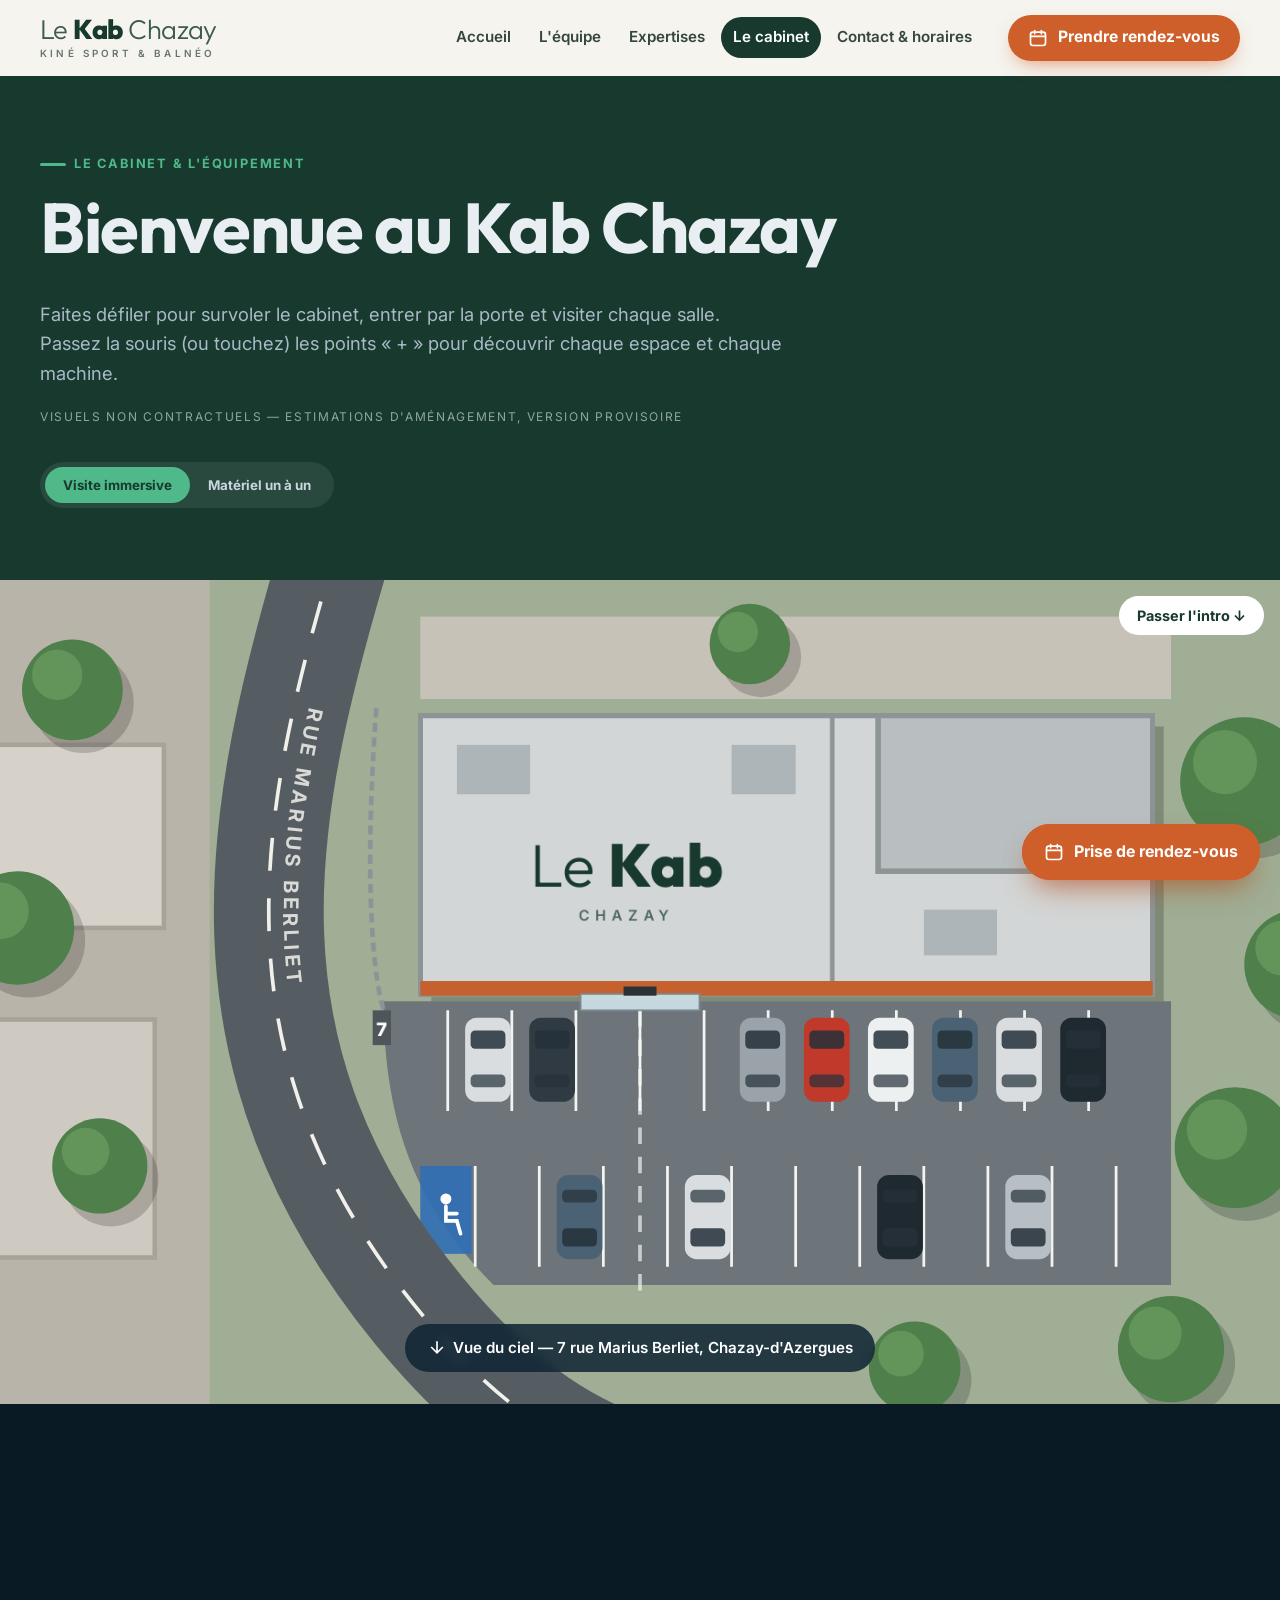
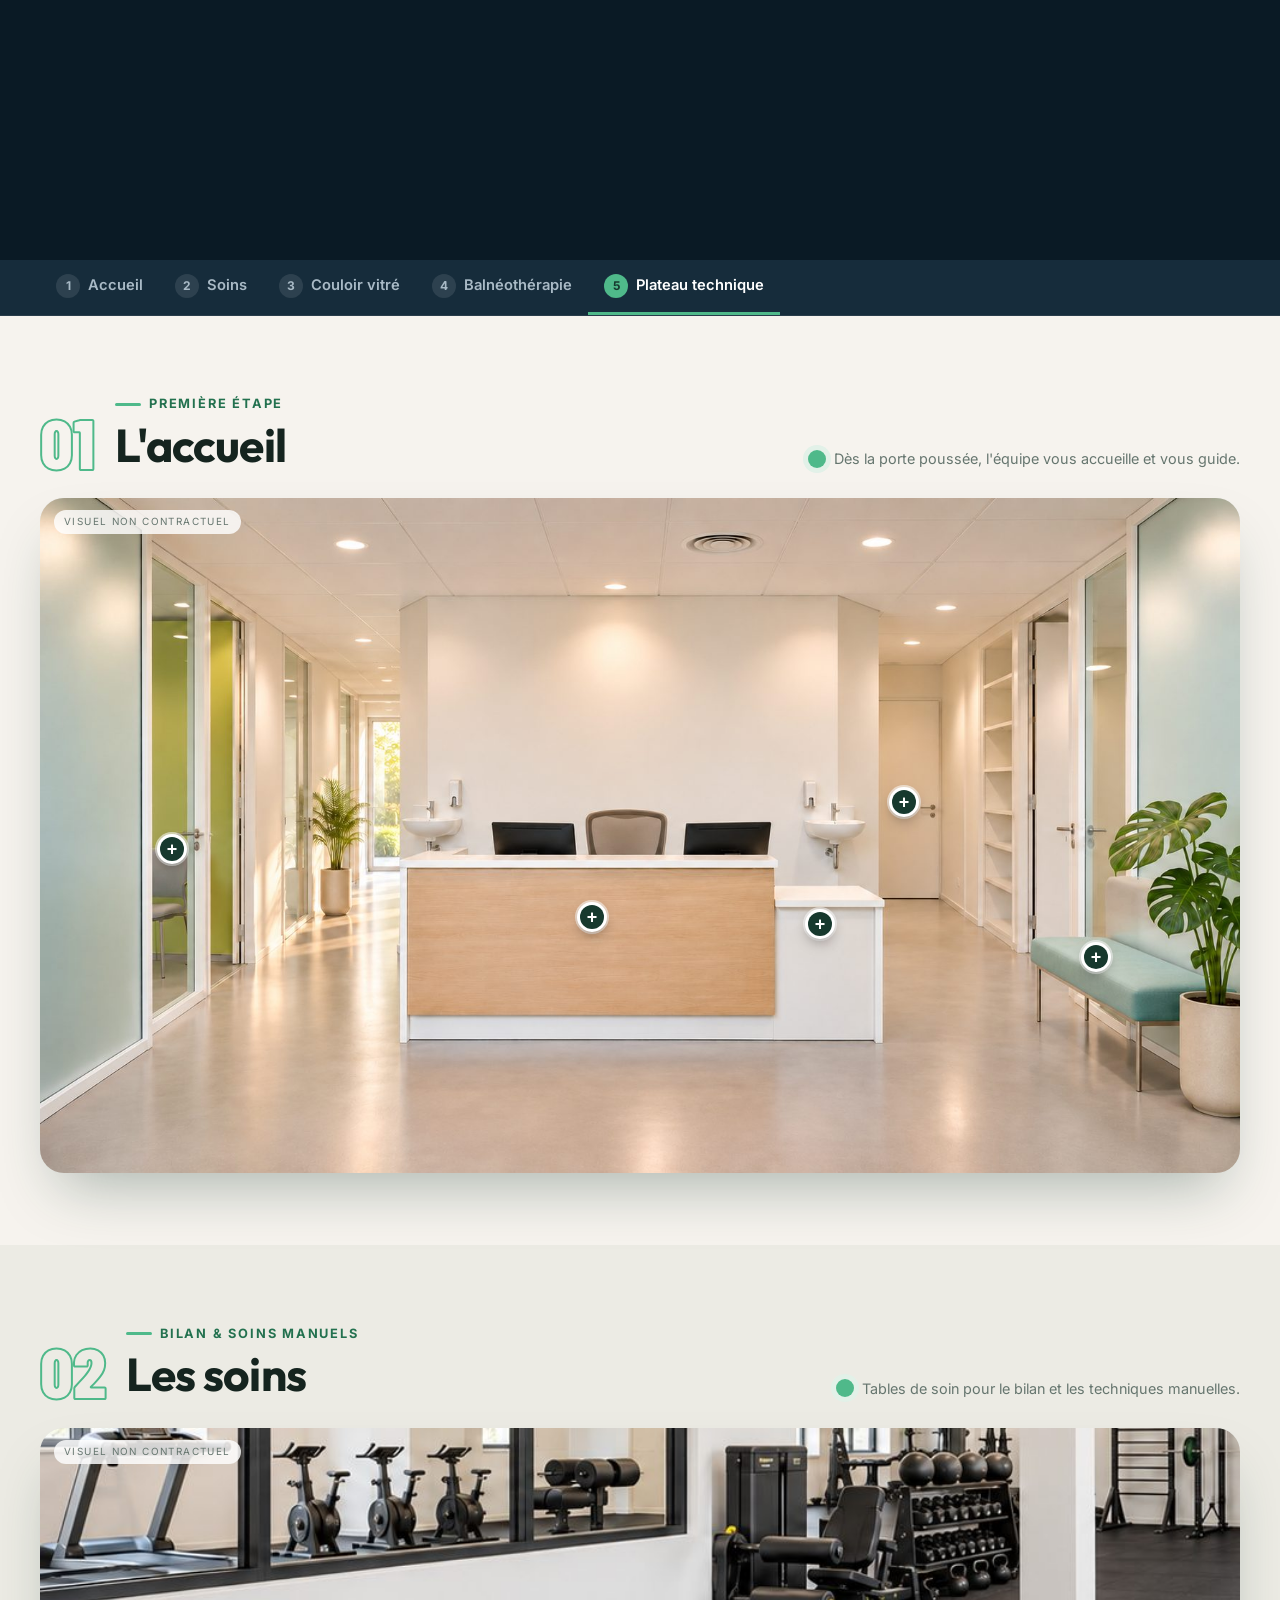
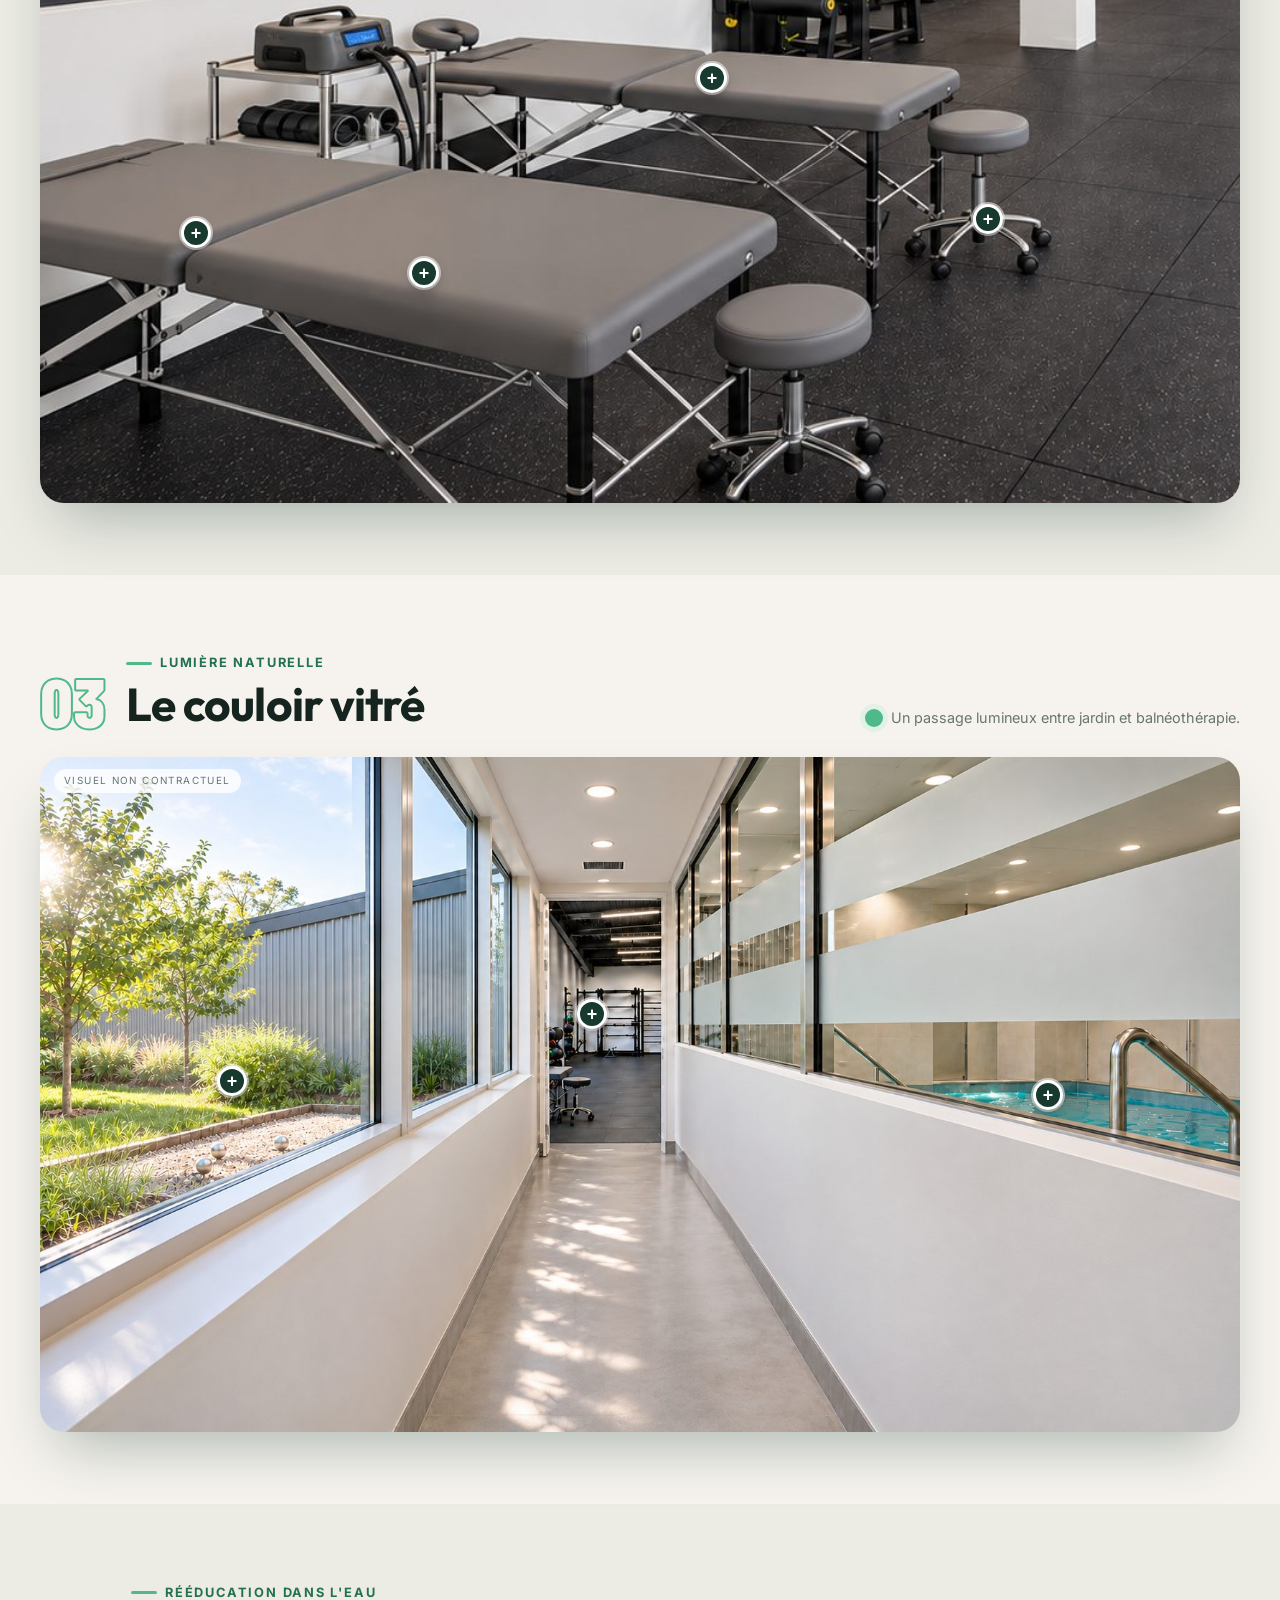
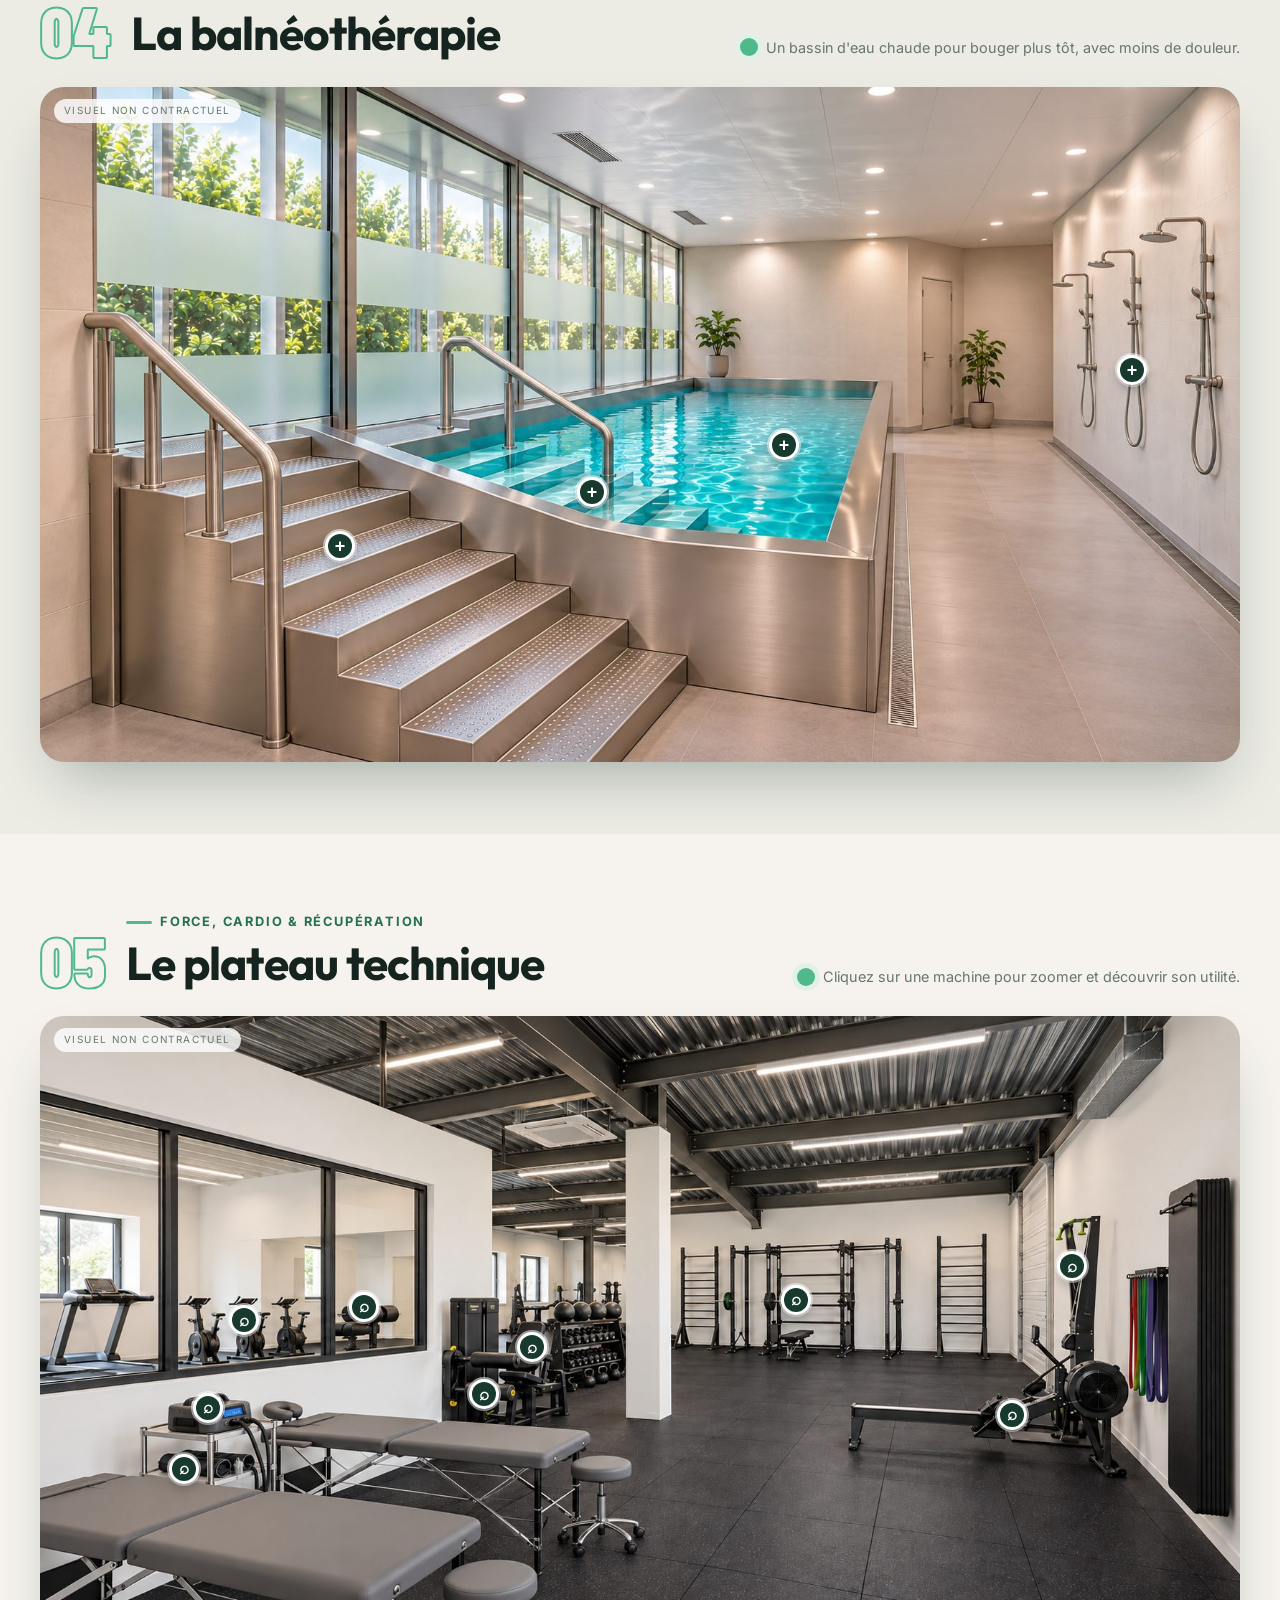
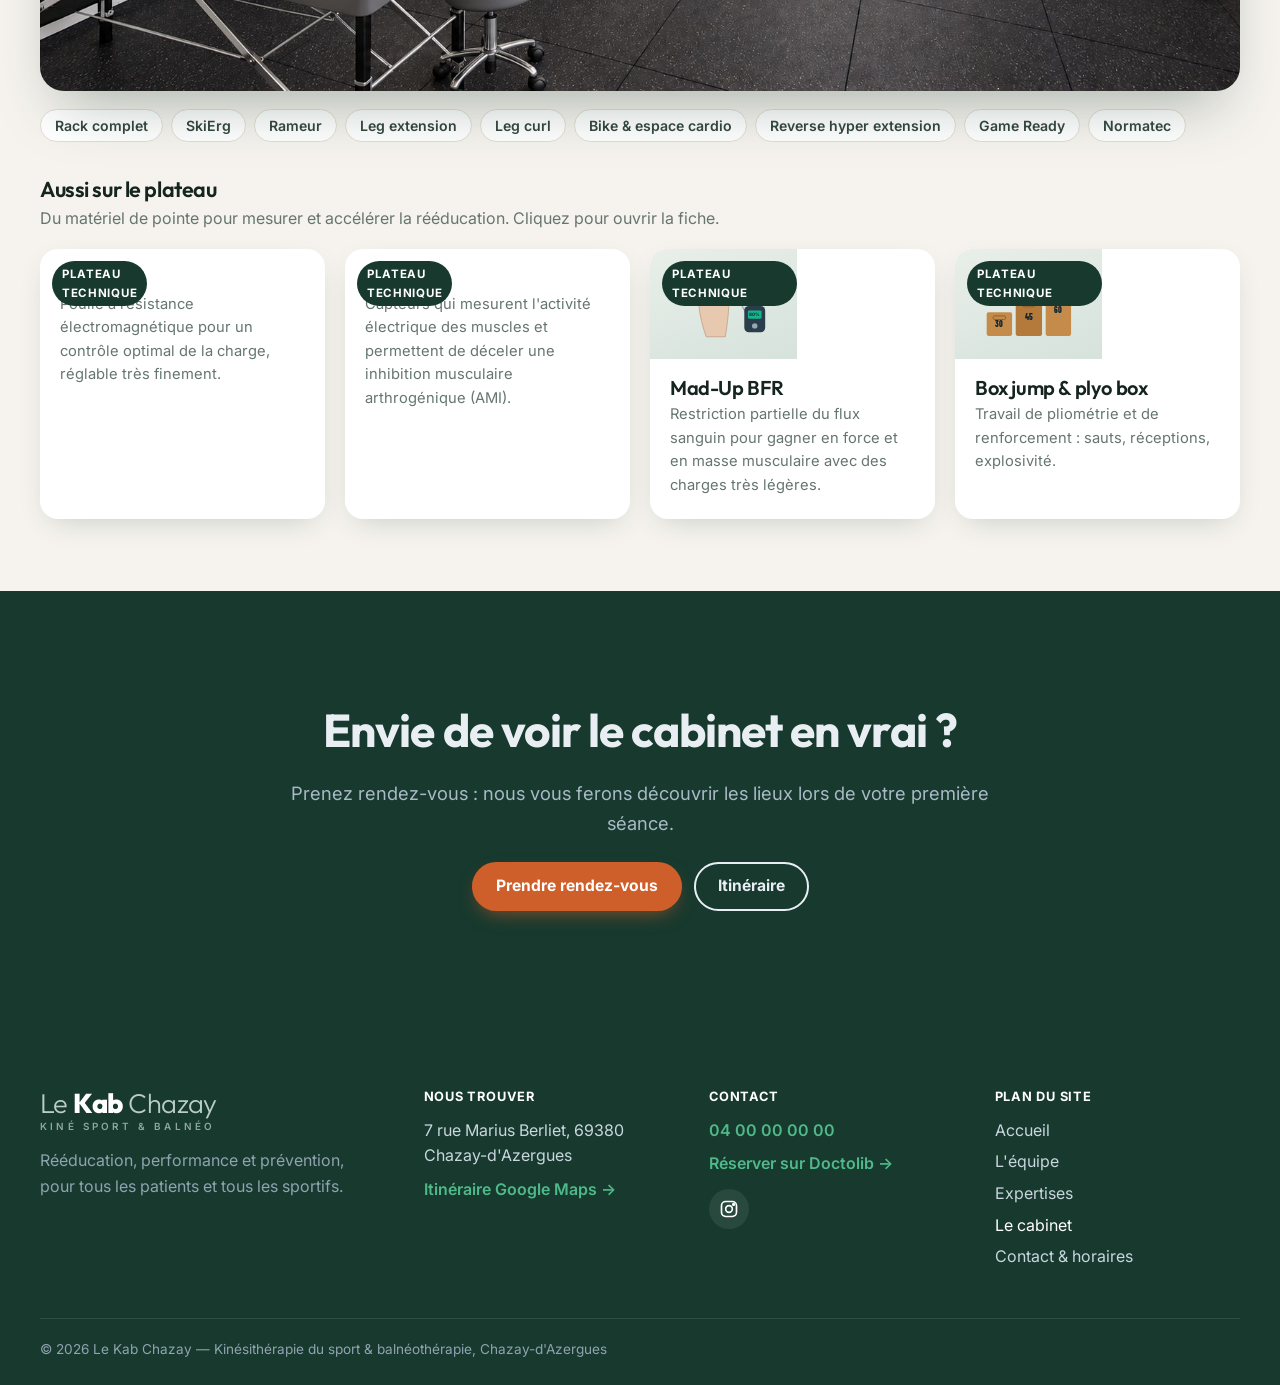
==== commit 32780124: "Identité Le Kab Chazay et visite du cabinet en photos Logo, couleurs (vert forêt, terracotta) et typ" ====
--- a/cabinet.html
+++ b/cabinet.html
@@ -3,12 +3,12 @@
 <head>
   <meta charset="utf-8">
   <meta name="viewport" content="width=device-width, initial-scale=1">
-  <title>Le cabinet & l'équipement — Le Kab, kinésithérapie du sport</title>
-  <meta name="description" content="Visitez le cabinet Le Kab : accueil, salle de soin, balnéothérapie et plateau technique (Voltra, Mad-Up BFR, EMG, Game Ready, Normatec…).">
+  <title>Le cabinet & l'équipement — Le Kab Chazay, kiné sport & balnéo</title>
+  <meta name="description" content="Visitez le cabinet Le Kab Chazay : accueil, salle de soin, balnéothérapie et plateau technique (Voltra, Mad-Up BFR, EMG, Game Ready, Normatec…).">
   <link rel="icon" href="assets/img/logo.svg" type="image/svg+xml">
   <link rel="preconnect" href="https://fonts.googleapis.com">
   <link rel="preconnect" href="https://fonts.gstatic.com" crossorigin>
-  <link href="https://fonts.googleapis.com/css2?family=Barlow+Condensed:wght@600;700;800;900&family=Inter:wght@400;500;600;700;800&display=swap" rel="stylesheet">
+  <link href="https://fonts.googleapis.com/css2?family=Outfit:wght@300;400;500;600;700;800&family=Inter:wght@400;500;600;700;800&family=Barlow+Condensed:wght@800;900&display=swap" rel="stylesheet">
   <link rel="stylesheet" href="assets/css/style.css">
 </head>
 <body data-page="cabinet">
@@ -19,8 +19,9 @@
     <section class="page-hero dark">
       <div class="container">
         <span class="eyebrow">Le cabinet &amp; l'équipement</span>
-        <h1>Bienvenue au Kab</h1>
+        <h1>Bienvenue au Kab Chazay</h1>
         <p class="lead">Faites défiler pour survoler le cabinet, entrer par la porte et visiter chaque salle. Passez la souris (ou touchez) les points « + » pour découvrir chaque espace et chaque machine.</p>
+        <p class="photo-note" style="color:#8fa79c">Visuels non contractuels — estimations d'aménagement, version provisoire</p>
         <div class="mode-switch" role="group" aria-label="Mode de visite">
           <button type="button" data-mode="tour" aria-pressed="true">Visite immersive</button>
           <button type="button" data-mode="gear" aria-pressed="false">Matériel un à un</button>
@@ -33,6 +34,7 @@
       <section class="flyover" id="flyover" aria-label="Survol du cabinet">
         <div class="flyover-sticky">
           <div class="flyover-world"></div>
+          <div class="flyover-photo" aria-hidden="true"><img src="assets/img/cabinet/facade.jpg" alt=""></div>
           <div class="flyover-inside" aria-hidden="true"></div>
           <div class="flyover-door" aria-hidden="true">
             <div class="leaf l"><span class="glass"></span></div>
--- a/assets/css/style.css
+++ b/assets/css/style.css
@@ -2,28 +2,29 @@
    Le Kab — feuille de style
    ========================================================= */
 :root {
-  --ink: #0e1c26;
-  --ink-2: #33434f;
-  --muted: #64737e;
-  --bg: #f5f4ef;
+  --ink: #15241f;
+  --ink-2: #34463f;
+  --muted: #66766f;
+  --bg: #f6f3ee;
   --surface: #ffffff;
-  --line: #e2e0d8;
-  --navy: #0d2433;
-  --navy-2: #143447;
-  --kab: #15b58a;      /* vert « Kab » */
-  --kab-dark: #0c8a68;
-  --kab-soft: #dff5ec;
-  --hot: #ff6b3d;      /* bouton RDV */
-  --hot-dark: #e5531f;
-  --sand: #efe7d6;
-  --logo-ink: #0d2433;
+  --line: #e3ddd2;
+  --navy: #17392e;     /* vert forêt (logo) */
+  --navy-2: #1f4a3c;
+  --kab: #4fb98a;      /* vert d'accent */
+  --kab-dark: #23714f;
+  --kab-soft: #e2f1e8;
+  --hot: #cf5f2a;      /* terracotta (façade) — bouton RDV */
+  --hot-dark: #b14c1c;
+  --sand: #efe6d6;
+  --logo-ink: #17392e;
   --radius: 18px;
   --radius-sm: 10px;
-  --shadow: 0 10px 30px -12px rgba(13, 36, 51, .25);
-  --shadow-lg: 0 30px 60px -20px rgba(13, 36, 51, .35);
+  --shadow: 0 10px 30px -12px rgba(23, 57, 46, .25);
+  --shadow-lg: 0 30px 60px -20px rgba(23, 57, 46, .35);
   --header-h: 76px;
   --font: "Inter", system-ui, -apple-system, "Segoe UI", Roboto, sans-serif;
-  --font-display: "Barlow Condensed", "Arial Narrow", Impact, sans-serif;
+  --font-display: "Outfit", "Inter", system-ui, sans-serif;
+  --font-sport: "Barlow Condensed", "Arial Narrow", Impact, sans-serif;
 }
 
 *, *::before, *::after { box-sizing: border-box; }
@@ -35,11 +36,11 @@
 }
 img, svg, video { max-width: 100%; display: block; }
 a { color: inherit; }
-h1, h2, h3, h4 { font-family: var(--font-display); line-height: 1.05; margin: 0 0 .5em; letter-spacing: .01em; }
-h1 { font-size: clamp(2.6rem, 6vw, 4.8rem); font-weight: 800; text-transform: uppercase; }
-h2 { font-size: clamp(2rem, 4vw, 3.1rem); font-weight: 800; text-transform: uppercase; }
-h3 { font-size: 1.5rem; font-weight: 700; }
-h4 { font-size: 1.1rem; font-weight: 700; text-transform: uppercase; letter-spacing: .06em; }
+h1, h2, h3, h4 { font-family: var(--font-display); line-height: 1.08; margin: 0 0 .5em; letter-spacing: -.02em; }
+h1 { font-size: clamp(2.5rem, 5.6vw, 4.4rem); font-weight: 700; }
+h2 { font-size: clamp(1.9rem, 3.6vw, 2.9rem); font-weight: 700; }
+h3 { font-size: 1.35rem; font-weight: 600; }
+h4 { font-size: 1.05rem; font-weight: 700; text-transform: uppercase; letter-spacing: .06em; }
 p { margin: 0 0 1em; }
 .muted { color: var(--muted); }
 .container { width: min(1200px, 100% - 32px); margin-inline: auto; }
@@ -69,10 +70,11 @@
   font-family: inherit; line-height: 1.2;
 }
 .btn:hover { transform: translateY(-2px); }
-.btn-rdv { background: var(--hot); color: #fff; box-shadow: 0 8px 20px -8px rgba(255, 107, 61, .7); }
+.btn-rdv { background: var(--hot); color: #fff; box-shadow: 0 8px 20px -8px rgba(207, 95, 42, .7); }
 .btn-rdv:hover { background: var(--hot-dark); }
-.btn-kab { background: var(--kab); color: #04231a; }
-.btn-kab:hover { background: #1fcb9c; }
+.btn-kab { background: var(--navy); color: #fff; }
+.btn-kab:hover { background: var(--navy-2); }
+.dark .btn-kab { background: var(--kab); color: #0b2219; }
 .btn-ghost { border-color: currentColor; background: transparent; }
 .btn-light { background: #fff; color: var(--navy); }
 .btn-sm { padding: 9px 16px; font-size: .9rem; }
@@ -90,7 +92,14 @@
 .site-header.scrolled { border-color: var(--line); background: rgba(245, 244, 239, .95); }
 .header-inner { height: 100%; display: flex; align-items: center; gap: 24px; }
 .brand { display: flex; align-items: center; gap: 12px; text-decoration: none; color: var(--navy); }
-.logo-mark { width: 44px; height: 44px; color: var(--kab); }
+.logo { display: flex; flex-direction: column; line-height: 1; }
+.logo-word { font-family: var(--font-display); font-size: 1.7rem; font-weight: 300; color: #3d5a50; letter-spacing: -.02em; white-space: nowrap; }
+.logo-word b { font-weight: 800; color: var(--navy); }
+.logo-tag { font-size: .62rem; letter-spacing: .32em; text-transform: uppercase; color: var(--muted); margin-top: 5px; font-weight: 600; }
+.logo-light .logo-word { color: #b9cdc4; }
+.logo-light .logo-word b { color: #fff; }
+.logo-light .logo-tag { color: #8fa79c; }
+.photo-note { font-size: .75rem; letter-spacing: .14em; text-transform: uppercase; color: var(--muted); }
 .brand-text { display: flex; flex-direction: column; line-height: 1.05; }
 .brand-text strong { font-family: var(--font-display); font-size: 1.7rem; font-weight: 800; text-transform: uppercase; letter-spacing: .02em; }
 .brand-text small { font-size: .72rem; color: var(--muted); font-weight: 500; letter-spacing: .02em; }
@@ -122,14 +131,14 @@
   }
   .nav-open .main-nav { transform: none; opacity: 1; pointer-events: auto; }
   .main-nav a { padding: 14px 12px; font-size: 1.05rem; border-radius: 10px; }
-  .brand-text small { display: none; }
+  .logo-word { font-size: 1.45rem; }
 }
 
 /* ---------- Bouton RDV flottant ---------- */
 .rdv-fab {
   position: fixed; right: 20px; bottom: 20px; z-index: 60; display: inline-flex; align-items: center; gap: 10px;
   background: var(--hot); color: #fff; text-decoration: none; font-weight: 700; padding: 15px 22px; border-radius: 999px;
-  box-shadow: 0 14px 30px -10px rgba(229, 83, 31, .8); transition: transform .2s, background .2s;
+  box-shadow: 0 14px 30px -10px rgba(177, 76, 28, .8); transition: transform .2s, background .2s;
   animation: fab-in .5s .4s both cubic-bezier(.2, 1.4, .4, 1);
 }
 .rdv-fab:hover { background: var(--hot-dark); transform: translateY(-3px); }
@@ -193,7 +202,7 @@
 .hero { position: relative; overflow: hidden; padding: 48px 0 96px; }
 .hero-grid { display: grid; grid-template-columns: 1.1fr .9fr; gap: 48px; align-items: center; }
 .hero h1 span { color: var(--kab); }
-.hero h1 .outline { -webkit-text-stroke: 2px var(--navy); color: transparent; }
+.hero h1 .outline { color: var(--hot); }
 .hero .lead { margin: 20px 0 32px; }
 .hero-badges { display: flex; flex-wrap: wrap; gap: 10px; margin-top: 32px; }
 .badge { display: inline-flex; align-items: center; gap: 8px; background: var(--surface); border: 1px solid var(--line); padding: 8px 14px; border-radius: 999px; font-size: .88rem; font-weight: 600; }
@@ -204,14 +213,14 @@
   position: absolute; left: 20px; bottom: 20px; right: 20px; background: rgba(255,255,255,.95); border-radius: 14px; padding: 14px 18px;
   display: flex; align-items: center; gap: 14px; font-size: .92rem;
 }
-.hero-visual .hv-tag strong { display: block; font-family: var(--font-display); font-size: 1.3rem; text-transform: uppercase; }
+.hero-visual .hv-tag strong { display: block; font-family: var(--font-display); font-size: 1.2rem; }
 .hv-dot { width: 12px; height: 12px; border-radius: 50%; background: var(--kab); box-shadow: 0 0 0 6px var(--kab-soft); flex: none; }
 @media (max-width: 900px) { .hero-grid { grid-template-columns: 1fr; } .hero-visual { aspect-ratio: 16 / 11; } }
 
 .philo { display: grid; grid-template-columns: .9fr 1.1fr; gap: 64px; align-items: start; }
 .philo-list { display: grid; gap: 18px; }
 .philo-item { display: grid; grid-template-columns: 56px 1fr; gap: 18px; align-items: start; padding: 22px; border-radius: var(--radius); background: rgba(255,255,255,.04); border: 1px solid rgba(255,255,255,.08); }
-.philo-item b { font-family: var(--font-display); font-size: 2.4rem; color: var(--kab); line-height: 1; }
+.philo-item b { font-family: var(--font-sport); font-size: 2.4rem; color: var(--kab); line-height: 1; }
 .philo-item h3 { margin-bottom: 4px; color: #fff; }
 .philo-item p { margin: 0; color: #a9bac6; }
 @media (max-width: 900px) { .philo { grid-template-columns: 1fr; gap: 32px; } }
@@ -226,7 +235,7 @@
 .tile .tile-ic { width: 64px; height: 64px; border-radius: 18px; display: grid; place-items: center; background: var(--kab-soft); color: var(--kab-dark); margin-bottom: auto; transition: background .25s, color .25s; }
 .tile .tile-ic svg { width: 34px; height: 34px; }
 .tile:hover .tile-ic { background: var(--kab); color: var(--navy); }
-.tile h3 { margin: 24px 0 6px; text-transform: uppercase; }
+.tile h3 { margin: 18px 0 6px; }
 .tile p { color: var(--muted); margin: 0 0 18px; font-size: .95rem; }
 .tile .go { font-weight: 700; color: var(--kab-dark); display: inline-flex; gap: 6px; align-items: center; }
 .tile .go::after { content: "→"; transition: transform .2s; }
@@ -263,7 +272,7 @@
 .review p { margin: 6px 0 0; color: var(--ink-2); font-size: .95rem; }
 .reviews-head { display: flex; align-items: end; justify-content: space-between; gap: 24px; flex-wrap: wrap; margin-bottom: 32px; }
 .rating-box { display: flex; align-items: center; gap: 14px; background: var(--surface); padding: 14px 20px; border-radius: 16px; box-shadow: var(--shadow); }
-.rating-box b { font-family: var(--font-display); font-size: 2.4rem; line-height: 1; }
+.rating-box b { font-family: var(--font-display); font-size: 2.4rem; line-height: 1; font-weight: 700; }
 .placeholder-note { font-size: .8rem; color: var(--muted); font-style: italic; }
 
 /* =========================================================
@@ -276,7 +285,7 @@
   position: absolute; inset: 0; display: grid; place-content: center; text-align: center; pointer-events: none; z-index: 2;
 }
 .try-title .burst {
-  font-family: var(--font-display); font-weight: 900; font-size: clamp(4rem, 14vw, 11rem); text-transform: uppercase; line-height: .9;
+  font-family: var(--font-sport); font-weight: 900; font-size: clamp(4rem, 14vw, 11rem); text-transform: uppercase; line-height: .9;
   color: #fff; text-shadow: 0 6px 0 var(--kab-dark), 0 20px 40px rgba(0,0,0,.4); transform: scale(0) rotate(-8deg); opacity: 0;
 }
 .try-title .sub { font-weight: 700; letter-spacing: .25em; text-transform: uppercase; opacity: 0; transform: translateY(10px); }
@@ -294,7 +303,7 @@
 .member-media video, .member-media img { width: 100%; height: 100%; object-fit: cover; }
 .member-media .silhouette { position: absolute; inset: auto 0 0 0; height: 88%; margin-inline: auto; color: rgba(255,255,255,.12); }
 .member-media .num {
-  position: absolute; right: 16px; top: 10px; font-family: var(--font-display); font-weight: 900; font-size: 5rem; line-height: 1;
+  position: absolute; right: 16px; top: 10px; font-family: var(--font-sport); font-weight: 900; font-size: 5rem; line-height: 1;
   color: transparent; -webkit-text-stroke: 2px rgba(255,255,255,.35);
 }
 .member-media .mini-try { position: absolute; inset: 0; pointer-events: none; }
@@ -304,12 +313,12 @@
 .member-media .mini-line { position: absolute; left: 70%; top: 0; bottom: 0; width: 3px; background: rgba(255,255,255,.35); }
 .member-media .essai-tag {
   position: absolute; left: 50%; top: 22%; transform: translate(-50%, 0) scale(.4); opacity: 0;
-  font-family: var(--font-display); font-weight: 900; font-size: 2.2rem; color: #fff; background: var(--kab); padding: 4px 16px; border-radius: 8px; text-transform: uppercase;
+  font-family: var(--font-sport); font-weight: 900; font-size: 2.2rem; color: #fff; background: var(--kab); padding: 4px 16px; border-radius: 8px; text-transform: uppercase;
 }
 .member:hover .essai-tag, .member.open .essai-tag { animation: tag .4s 1s forwards cubic-bezier(.2, 1.6, .4, 1); }
 @keyframes tag { to { opacity: 1; transform: translate(-50%, 0) scale(1) rotate(-4deg); } }
 .member-body { padding: 24px; display: flex; flex-direction: column; gap: 6px; flex: 1; }
-.member-body h3 { font-size: 1.9rem; text-transform: uppercase; margin: 0; }
+.member-body h3 { font-size: 1.6rem; margin: 0; }
 .member-role { color: var(--kab-dark); font-weight: 700; font-size: .9rem; }
 .chips { display: flex; flex-wrap: wrap; gap: 6px; margin: 10px 0 4px; }
 .chip { font-size: .78rem; font-weight: 600; padding: 5px 10px; border-radius: 999px; background: var(--kab-soft); color: var(--kab-dark); }
@@ -362,7 +371,7 @@
 .zone-pills button[aria-pressed="true"] { background: var(--navy); color: #fff; border-color: var(--navy); }
 .zone-panel { background: var(--surface); border-radius: 24px; box-shadow: var(--shadow); overflow: hidden; }
 .zone-panel-head { background: var(--navy); color: #fff; padding: 28px 32px; display: flex; gap: 20px; align-items: center; }
-.zone-panel-head .zi { width: 64px; height: 64px; border-radius: 18px; background: var(--kab); color: var(--navy); display: grid; place-items: center; flex: none; font-family: var(--font-display); font-weight: 900; font-size: 1.6rem; }
+.zone-panel-head .zi { width: 64px; height: 64px; border-radius: 18px; background: var(--kab); color: var(--navy); display: grid; place-items: center; flex: none; font-family: var(--font-display); font-weight: 800; font-size: 1.6rem; }
 .zone-panel-head h2 { margin: 0; font-size: clamp(1.8rem, 3vw, 2.4rem); }
 .zone-panel-head p { margin: 4px 0 0; color: #a9bac6; }
 .zone-panel-body { padding: 28px 32px 32px; }
@@ -425,7 +434,7 @@
 .room:nth-of-type(even) { background: #ecebe4; }
 .room-head { display: flex; align-items: end; justify-content: space-between; gap: 24px; flex-wrap: wrap; margin-bottom: 28px; }
 .room-head h2 { margin: 0; }
-.room-step { font-family: var(--font-display); font-weight: 900; font-size: 4.5rem; line-height: .8; color: transparent; -webkit-text-stroke: 2px var(--kab); }
+.room-step { font-family: var(--font-sport); font-weight: 900; font-size: 4.5rem; line-height: .8; color: transparent; -webkit-text-stroke: 2px var(--kab); }
 .room-hint { display: inline-flex; gap: 8px; align-items: center; font-size: .9rem; color: var(--muted); }
 .room-hint i { width: 18px; height: 18px; border-radius: 50%; background: var(--kab); box-shadow: 0 0 0 5px var(--kab-soft); }
 
@@ -440,9 +449,9 @@
   position: absolute; left: var(--x); top: var(--y); transform: translate(-50%, -50%); z-index: 2;
   width: 34px; height: 34px; border-radius: 50%; border: 0; padding: 0; cursor: pointer; background: transparent;
 }
-.hotspot::before { content: ""; position: absolute; inset: 0; border-radius: 50%; background: rgba(21,181,138,.35); animation: hs 2s infinite; }
+.hotspot::before { content: ""; position: absolute; inset: 0; border-radius: 50%; background: rgba(255,255,255,.55); animation: hs 2s infinite; }
 .hotspot::after {
-  content: "+"; position: absolute; inset: 5px; border-radius: 50%; background: var(--kab); color: var(--navy); font-weight: 900; font-size: 18px;
+  content: "+"; position: absolute; inset: 5px; border-radius: 50%; background: var(--navy); color: #fff; font-weight: 900; font-size: 18px;
   display: grid; place-items: center; line-height: 1; box-shadow: 0 0 0 3px #fff, 0 6px 14px rgba(0,0,0,.35); transition: transform .2s, background .2s;
 }
 .hotspot:hover::after, .hotspot.open::after, .hotspot:focus-visible::after { background: var(--hot); color: #fff; transform: rotate(45deg); }
@@ -456,7 +465,7 @@
   box-shadow: 0 20px 50px -10px rgba(0,0,0,.45); opacity: 0; transform: translateY(8px) scale(.97); transition: opacity .2s, transform .2s; pointer-events: none;
 }
 .bubble.show { opacity: 1; transform: none; pointer-events: auto; }
-.bubble h4 { font-family: var(--font-display); font-size: 1.35rem; text-transform: uppercase; letter-spacing: .01em; margin-bottom: 6px; color: var(--navy); }
+.bubble h4 { font-family: var(--font-display); font-size: 1.2rem; text-transform: none; letter-spacing: -.01em; margin-bottom: 6px; color: var(--navy); }
 .bubble p { margin: 0; font-size: .92rem; color: var(--ink-2); line-height: 1.5; }
 .bubble .tags { display: flex; gap: 6px; flex-wrap: wrap; margin-top: 10px; }
 .bubble .more { margin-top: 12px; }
@@ -490,7 +499,7 @@
 .gear-media svg { width: 70%; height: 70%; }
 .gear-media .room-tag { position: absolute; left: 12px; top: 12px; font-size: .72rem; font-weight: 700; background: var(--navy); color: #fff; padding: 4px 10px; border-radius: 999px; text-transform: uppercase; letter-spacing: .06em; }
 .gear-body { padding: 18px 20px 22px; }
-.gear-body h3 { margin: 0 0 4px; text-transform: uppercase; font-size: 1.35rem; }
+.gear-body h3 { margin: 0 0 4px; font-size: 1.25rem; }
 .gear-body p { margin: 0; color: var(--muted); font-size: .92rem; }
 .gear-filter { display: flex; flex-wrap: wrap; gap: 8px; margin-bottom: 28px; }
 .gear-filter button { border: 1.5px solid var(--line); background: var(--surface); padding: 8px 16px; border-radius: 999px; font: 600 .9rem var(--font); cursor: pointer; color: var(--ink-2); }
@@ -511,7 +520,7 @@
 .product-media .hotspot { width: 30px; height: 30px; }
 .product-media .bubble { width: min(260px, calc(100% - 24px)); }
 .product-info { padding: 40px 32px 32px; }
-.product-info h2 { font-size: 2.2rem; margin-bottom: 6px; }
+.product-info h2 { font-size: 2rem; margin-bottom: 6px; }
 .product-info .sub { color: var(--kab-dark); font-weight: 700; margin-bottom: 16px; }
 .product-info ul { padding-left: 18px; margin: 0 0 20px; }
 .product-info li { margin-bottom: 6px; }
@@ -526,7 +535,7 @@
 @media (max-width: 560px) { .rdv-options { grid-template-columns: 1fr; } }
 .rdv-opt { display: flex; flex-direction: column; gap: 6px; padding: 22px; border-radius: 18px; text-decoration: none; transition: transform .2s; }
 .rdv-opt:hover { transform: translateY(-3px); }
-.rdv-opt .big { font-family: var(--font-display); font-weight: 800; font-size: 1.7rem; text-transform: uppercase; line-height: 1.05; }
+.rdv-opt .big { font-family: var(--font-display); font-weight: 700; font-size: 1.7rem; line-height: 1.05; }
 .rdv-opt.doc { background: #107aca; color: #fff; }
 .rdv-opt.tel { background: var(--navy); color: #fff; }
 .rdv-opt small { opacity: .8; }
@@ -560,4 +569,38 @@
 .access-list strong { display: block; }
 .insta-card { background: linear-gradient(135deg, #833ab4, #fd1d1d 55%, #fcb045); color: #fff; border-radius: var(--radius); padding: 28px; text-decoration: none; display: flex; align-items: center; gap: 18px; }
 .insta-card .ic { width: 44px; height: 44px; }
-.insta-card strong { font-family: var(--font-display); font-size: 1.6rem; text-transform: uppercase; display: block; line-height: 1.1; }
+.insta-card strong { font-family: var(--font-display); font-size: 1.5rem; display: block; line-height: 1.1; }
+
+/* =========================================================
+   PHOTOS
+   ========================================================= */
+.hero-visual img { position: absolute; inset: 0; width: 100%; height: 100%; object-fit: cover; object-position: 18% 50%; }
+.hero-visual .hv-note { position: absolute; top: 14px; right: 14px; background: rgba(255,255,255,.85); color: var(--ink-2); font-size: .66rem; letter-spacing: .12em; text-transform: uppercase; padding: 5px 10px; border-radius: 999px; font-weight: 600; }
+.tile .tile-img { margin: -26px -26px 0; height: 170px; overflow: hidden; }
+.tile .tile-img img { width: 100%; height: 100%; object-fit: cover; transition: transform .5s; }
+.tile:hover .tile-img img { transform: scale(1.06); }
+.tile.has-img .tile-ic { margin-top: -32px; margin-bottom: 0; position: relative; box-shadow: 0 0 0 5px var(--surface); }
+.tile.feature.has-img .tile-ic { box-shadow: 0 0 0 5px var(--navy); }
+.tile.has-img h3 { margin-top: 14px; }
+.tile.has-img { min-height: 0; }
+.scene-media > img { object-fit: cover; }
+.scene .photo-note { position: absolute; left: 14px; top: 12px; z-index: 3; background: rgba(255,255,255,.82); padding: 4px 10px; border-radius: 999px; font-size: .62rem; pointer-events: none; }
+.scene.zoomed .photo-note { display: none; }
+.pm-frame { position: relative; width: 100%; }
+.pm-frame > img, .pm-frame > svg { width: 100%; height: auto; display: block; }
+.product-media { padding: 28px; }
+.product-media.is-photo { background: #f1f1ef; }
+.gear-media img { width: 100%; height: 100%; object-fit: cover; position: absolute; inset: 0; }
+.gear-media.contain img { object-fit: contain; background: #f1f1ef; }
+.special-gear { margin-top: 36px; }
+.special-gear h3 { margin-bottom: 4px; }
+.special-gear .gear-grid { margin-top: 18px; }
+.facade-card { border-radius: var(--radius); overflow: hidden; box-shadow: var(--shadow); margin-bottom: 24px; position: relative; }
+.facade-card img { width: 100%; aspect-ratio: 16/8; object-fit: cover; object-position: 30% 60%; }
+.facade-card .photo-note { position: absolute; left: 12px; bottom: 10px; background: rgba(255,255,255,.85); padding: 4px 10px; border-radius: 999px; font-size: .62rem; }
+.flyover-photo { position: absolute; inset: 0; opacity: 0; will-change: transform, opacity; transform-origin: 47.5% 56%; }
+.flyover-photo img { width: 100%; height: 100%; object-fit: cover; object-position: 47.5% 56%; }
+.flyover-inside img { width: 100%; height: 100%; object-fit: cover; object-position: 50% 55%; }
+.flyover-door .leaf { background: linear-gradient(90deg, rgba(190,205,210,.55), rgba(230,238,240,.35)); border: 10px solid #2b3135; backdrop-filter: blur(3px); }
+.flyover-door .leaf::after { background: #15191b; width: 8px; height: 120px; margin-top: -60px; }
+.flyover-door .glass { display: none; }
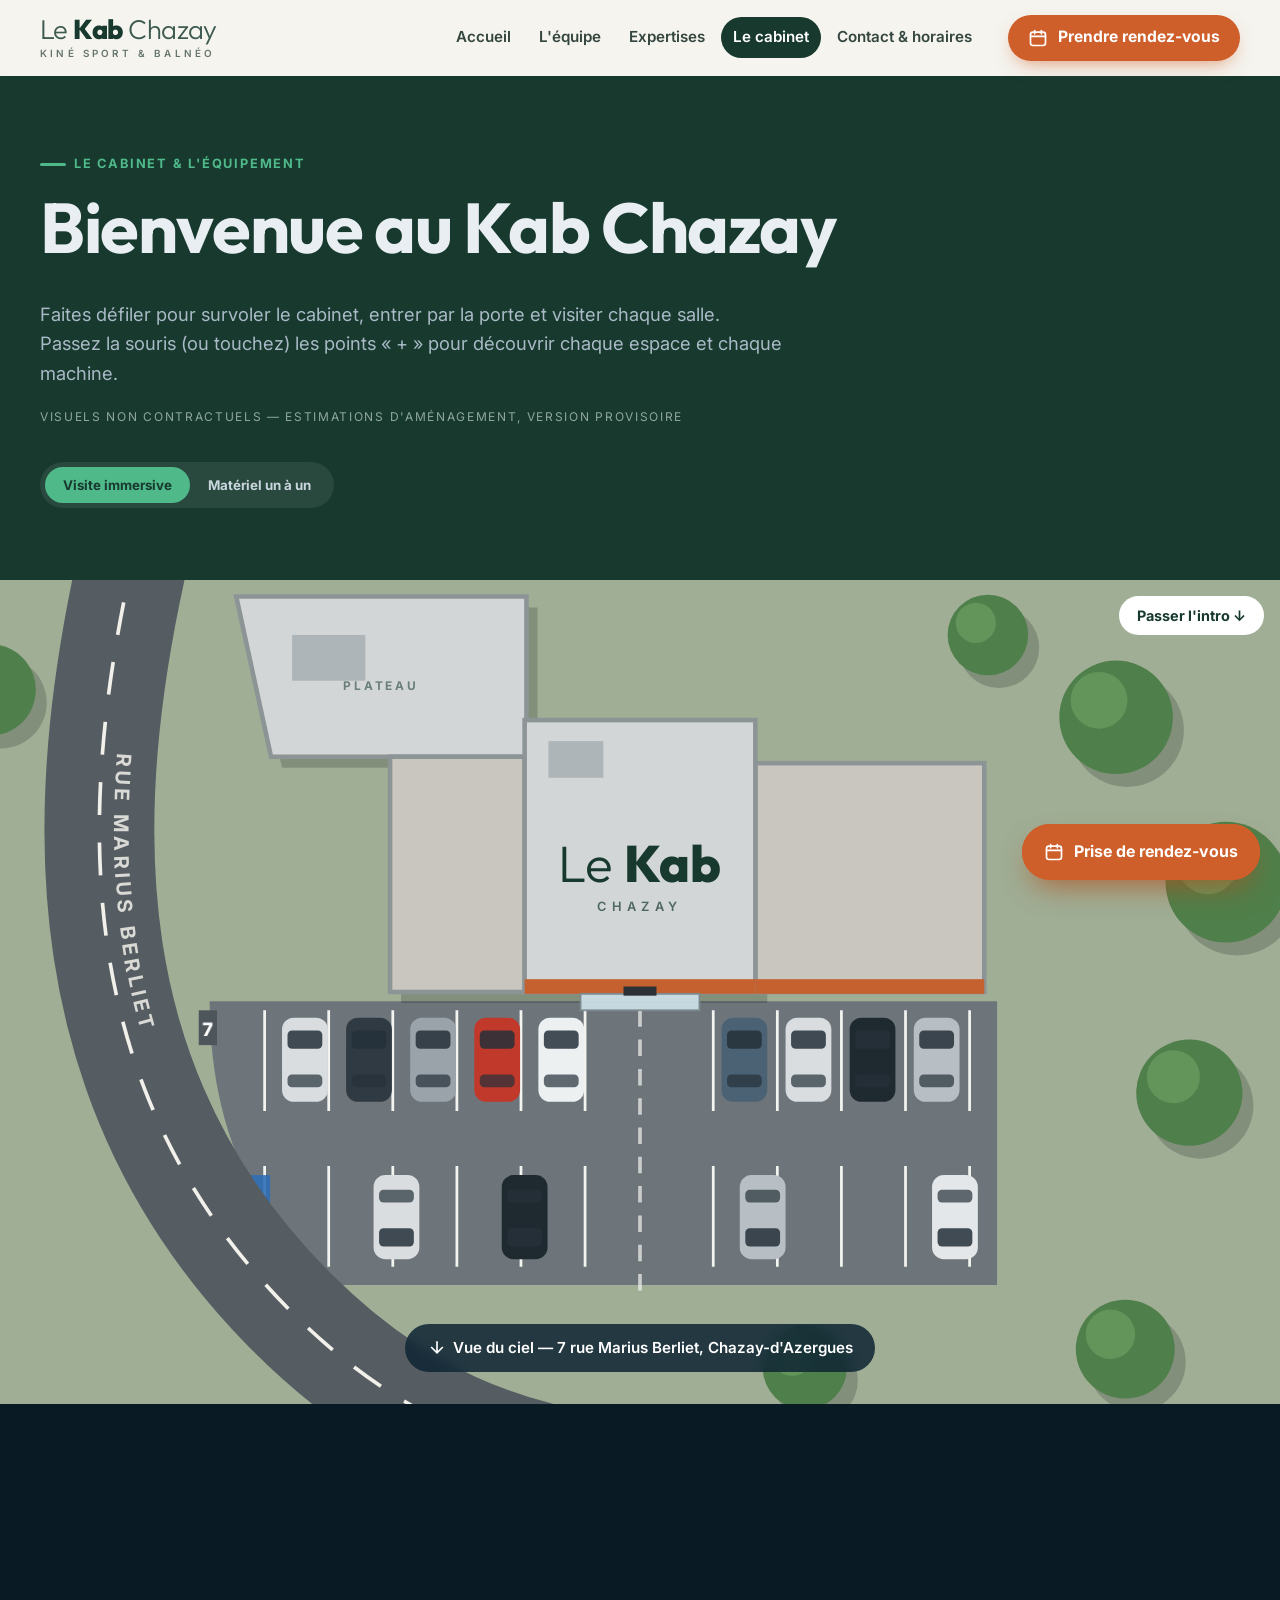
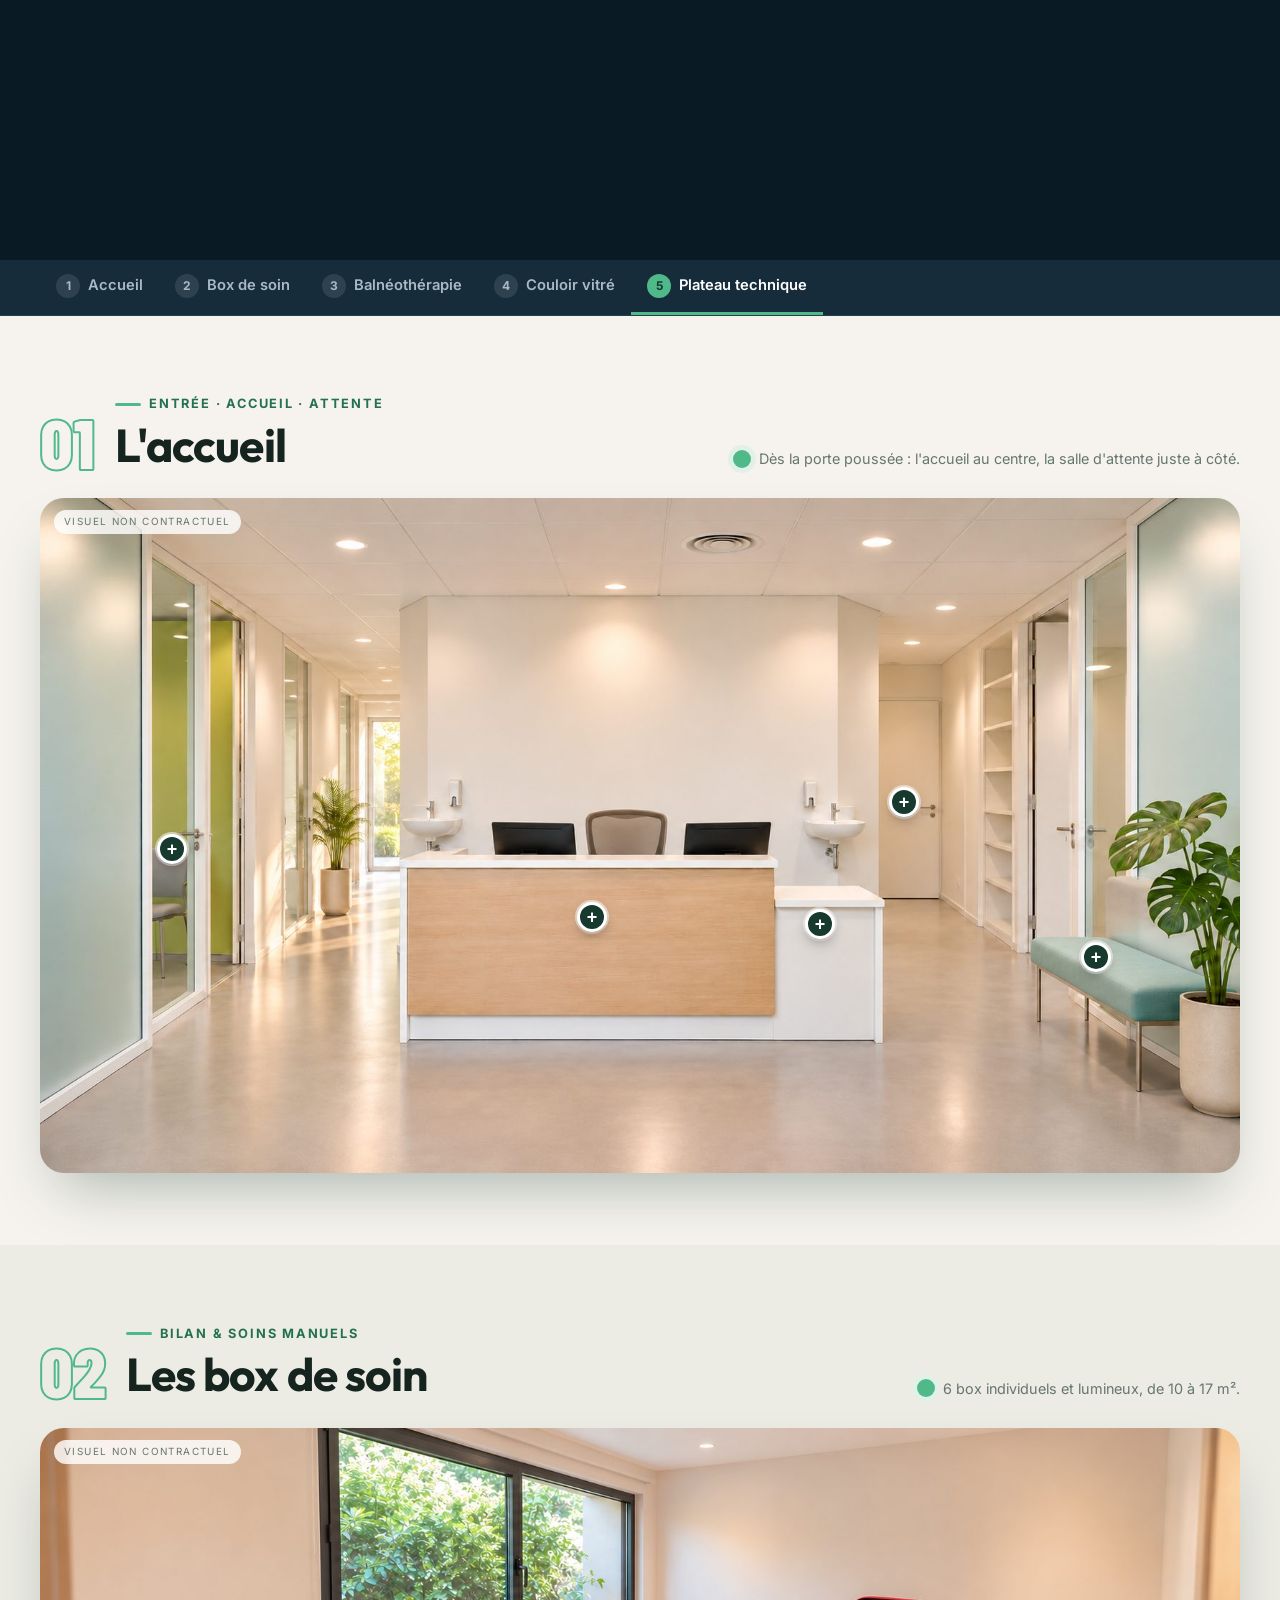
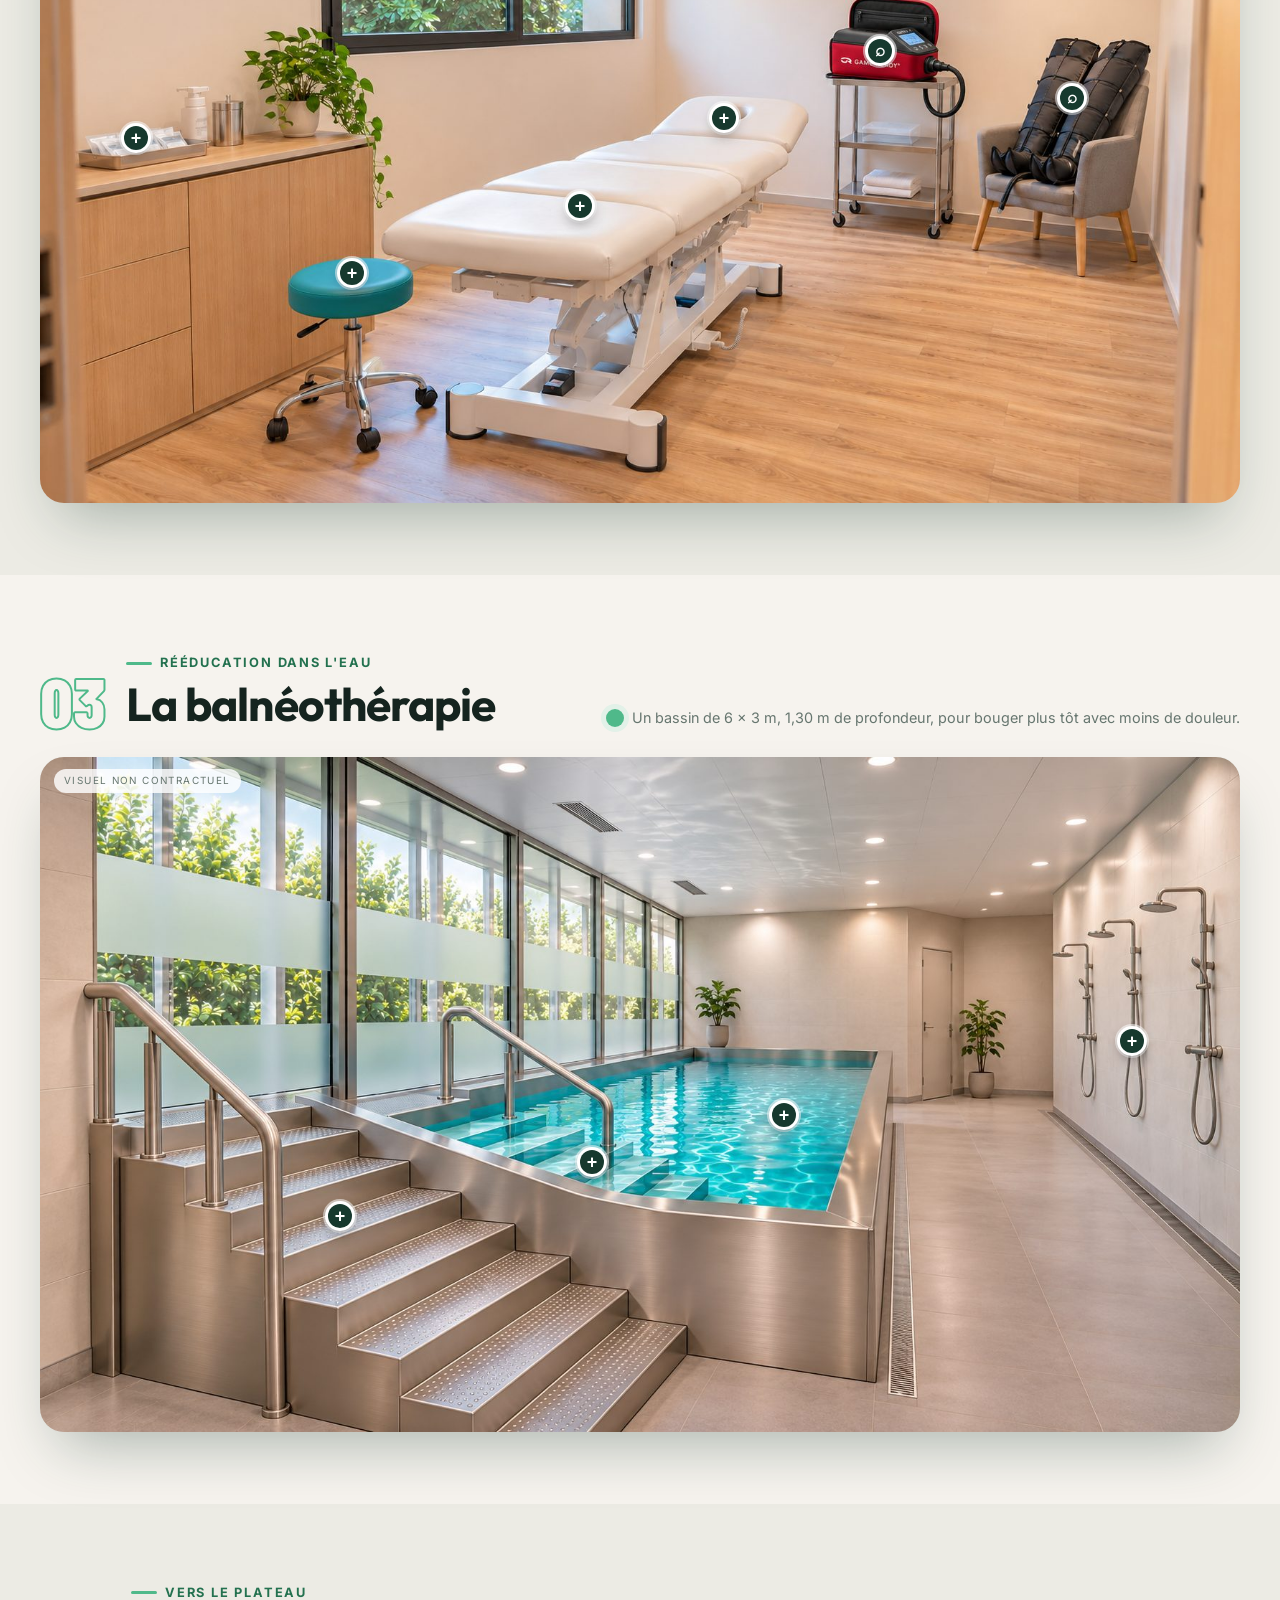
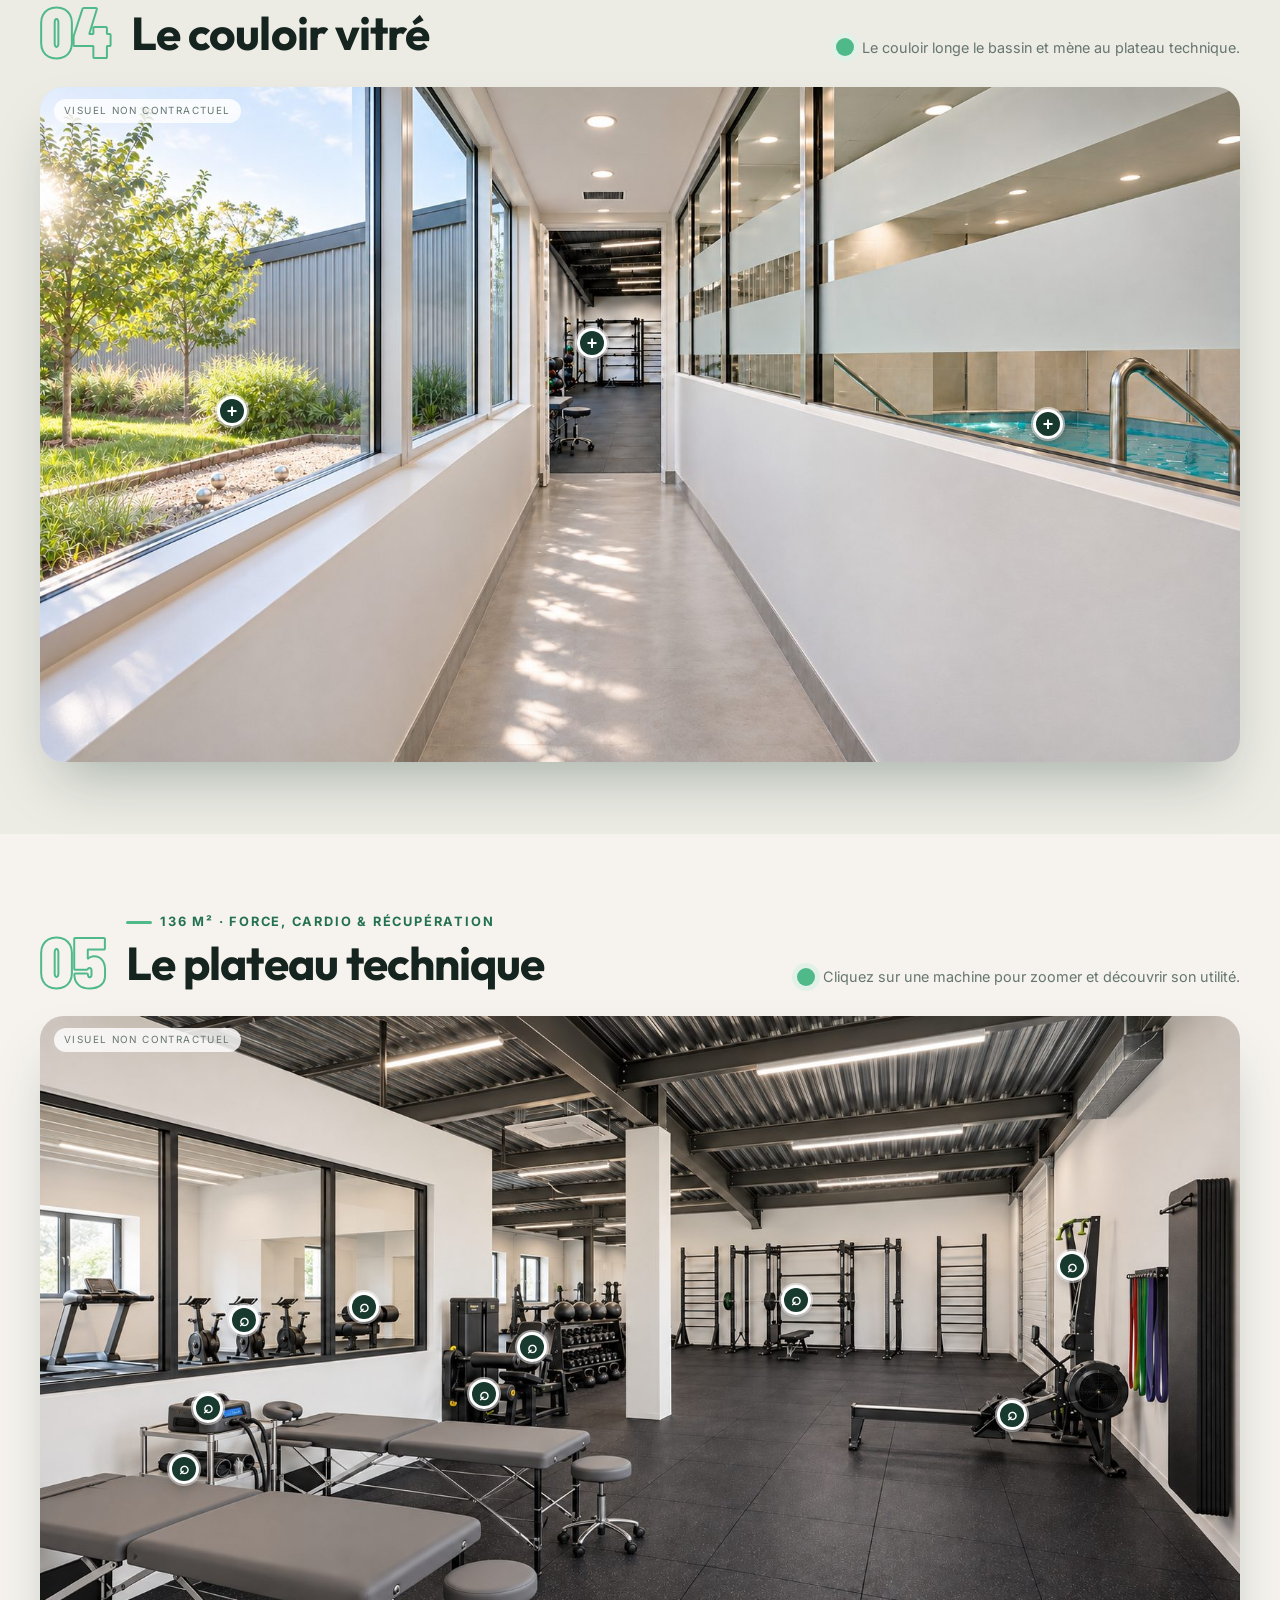
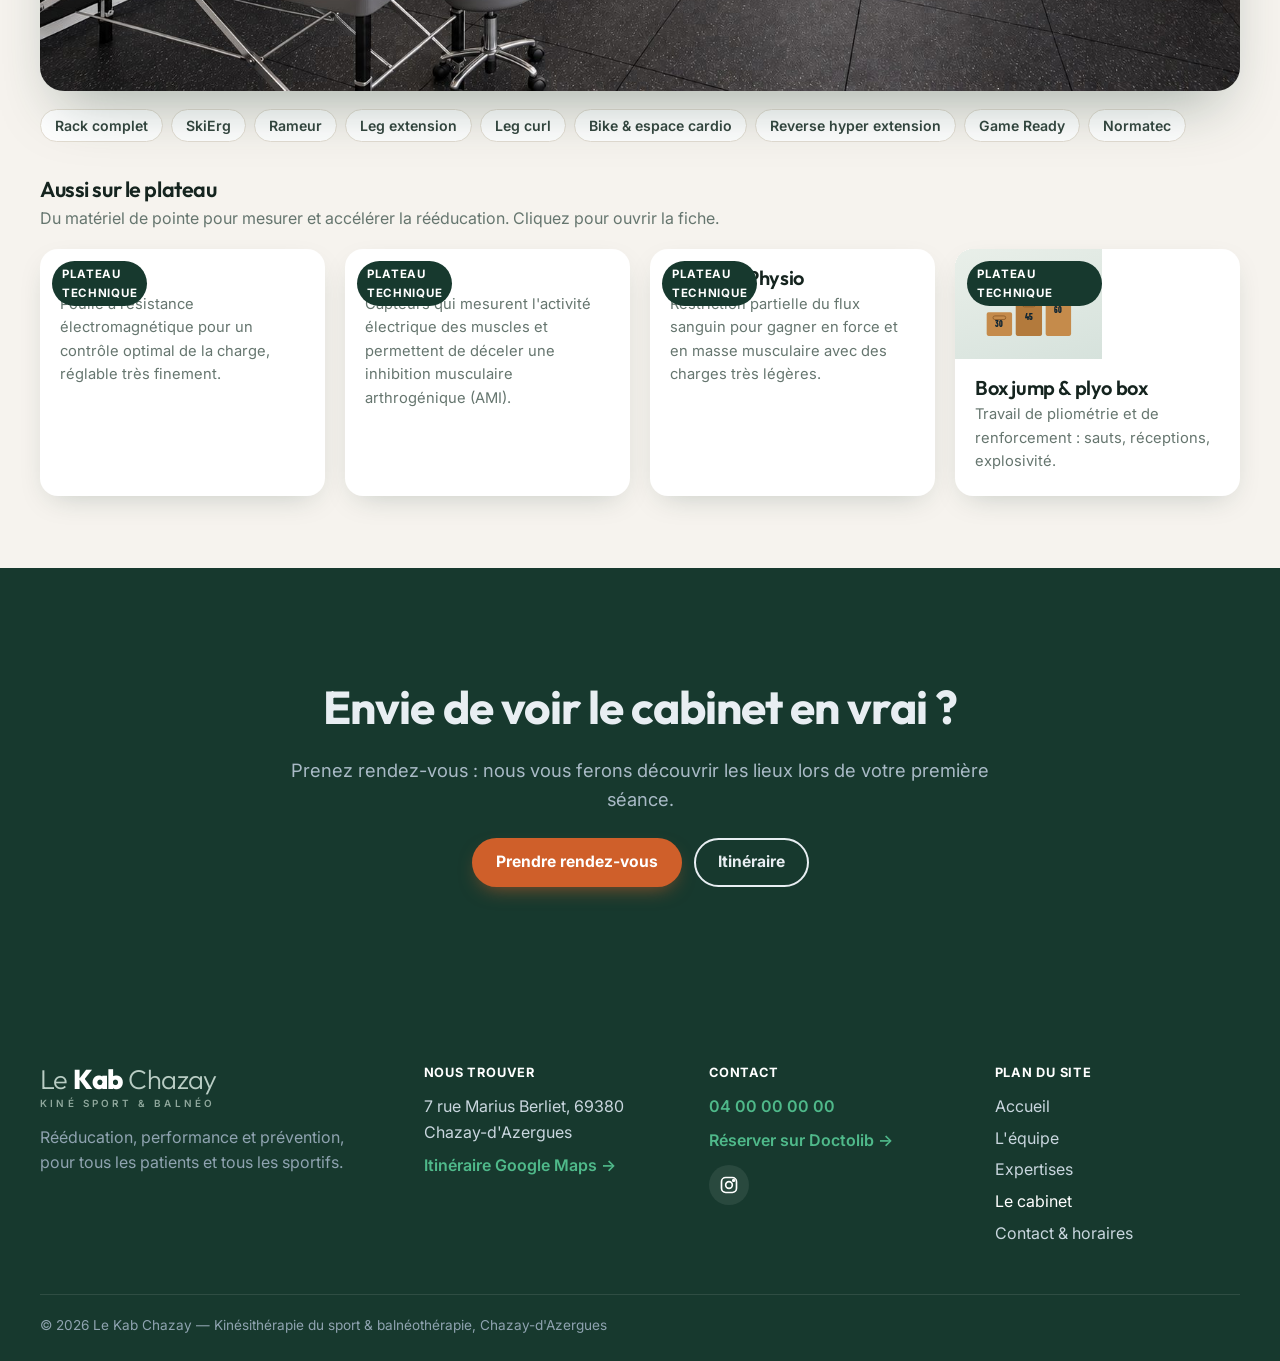
==== commit 857e9661: "Préparation de la version de test (GitHub Pages, noindex) Co-Authored-By: Claude Opus 5.5 <noreply@a" ====
--- a/cabinet.html
+++ b/cabinet.html
@@ -3,6 +3,8 @@
 <head>
   <meta charset="utf-8">
   <meta name="viewport" content="width=device-width, initial-scale=1">
+  <!-- VERSION DE TEST : retirer la ligne suivante à la mise en ligne officielle -->
+  <meta name="robots" content="noindex, nofollow">
   <title>Le cabinet & l'équipement — Le Kab Chazay, kiné sport & balnéo</title>
   <meta name="description" content="Visitez le cabinet Le Kab Chazay : accueil, salle de soin, balnéothérapie et plateau technique (Voltra, Mad-Up BFR, EMG, Game Ready, Normatec…).">
   <link rel="icon" href="assets/img/logo.svg" type="image/svg+xml">
--- a/assets/css/style.css
+++ b/assets/css/style.css
@@ -278,45 +278,17 @@
 /* =========================================================
    ÉQUIPE
    ========================================================= */
-.try-hero { position: relative; background: var(--navy); color: #fff; overflow: hidden; }
-.try-stage { position: relative; height: clamp(320px, 52vw, 520px); }
-.try-stage svg { position: absolute; inset: 0; width: 100%; height: 100%; }
-.try-title {
-  position: absolute; inset: 0; display: grid; place-content: center; text-align: center; pointer-events: none; z-index: 2;
-}
-.try-title .burst {
-  font-family: var(--font-sport); font-weight: 900; font-size: clamp(4rem, 14vw, 11rem); text-transform: uppercase; line-height: .9;
-  color: #fff; text-shadow: 0 6px 0 var(--kab-dark), 0 20px 40px rgba(0,0,0,.4); transform: scale(0) rotate(-8deg); opacity: 0;
-}
-.try-title .sub { font-weight: 700; letter-spacing: .25em; text-transform: uppercase; opacity: 0; transform: translateY(10px); }
-.try-hero.play .burst { animation: burst .7s 2.1s forwards cubic-bezier(.2, 1.6, .4, 1); }
-.try-hero.play .sub { animation: fadeup .6s 2.6s forwards; }
-@keyframes burst { to { transform: scale(1) rotate(-4deg); opacity: 1; } }
-@keyframes fadeup { to { opacity: 1; transform: none; } }
-.try-hero .replay { position: absolute; right: 16px; bottom: 16px; z-index: 3; }
-
 .team-grid { display: grid; grid-template-columns: repeat(3, 1fr); gap: 28px; }
 @media (max-width: 960px) { .team-grid { grid-template-columns: repeat(2, 1fr); } }
 @media (max-width: 620px) { .team-grid { grid-template-columns: 1fr; } }
 .member { background: var(--surface); border-radius: 22px; overflow: hidden; box-shadow: var(--shadow); display: flex; flex-direction: column; }
-.member-media { position: relative; aspect-ratio: 4 / 4.2; background: linear-gradient(160deg, #1b4a63, var(--navy)); overflow: hidden; }
+.member-media { position: relative; aspect-ratio: 4 / 4.2; background: linear-gradient(160deg, #2c5a49, var(--navy)); overflow: hidden; }
 .member-media video, .member-media img { width: 100%; height: 100%; object-fit: cover; }
 .member-media .silhouette { position: absolute; inset: auto 0 0 0; height: 88%; margin-inline: auto; color: rgba(255,255,255,.12); }
 .member-media .num {
   position: absolute; right: 16px; top: 10px; font-family: var(--font-sport); font-weight: 900; font-size: 5rem; line-height: 1;
   color: transparent; -webkit-text-stroke: 2px rgba(255,255,255,.35);
 }
-.member-media .mini-try { position: absolute; inset: 0; pointer-events: none; }
-.member-media .mini-ball { position: absolute; left: -40px; bottom: 26%; width: 38px; transition: none; }
-.member:hover .mini-ball, .member.open .mini-ball { animation: run 1.1s forwards cubic-bezier(.5, 0, .3, 1); }
-@keyframes run { 0% { left: -40px; transform: rotate(0); } 80% { left: 72%; transform: rotate(540deg) translateY(-30px); } 100% { left: 74%; transform: rotate(600deg) translateY(0); } }
-.member-media .mini-line { position: absolute; left: 70%; top: 0; bottom: 0; width: 3px; background: rgba(255,255,255,.35); }
-.member-media .essai-tag {
-  position: absolute; left: 50%; top: 22%; transform: translate(-50%, 0) scale(.4); opacity: 0;
-  font-family: var(--font-sport); font-weight: 900; font-size: 2.2rem; color: #fff; background: var(--kab); padding: 4px 16px; border-radius: 8px; text-transform: uppercase;
-}
-.member:hover .essai-tag, .member.open .essai-tag { animation: tag .4s 1s forwards cubic-bezier(.2, 1.6, .4, 1); }
-@keyframes tag { to { opacity: 1; transform: translate(-50%, 0) scale(1) rotate(-4deg); } }
 .member-body { padding: 24px; display: flex; flex-direction: column; gap: 6px; flex: 1; }
 .member-body h3 { font-size: 1.6rem; margin: 0; }
 .member-role { color: var(--kab-dark); font-weight: 700; font-size: .9rem; }
@@ -604,3 +576,16 @@
 .flyover-door .leaf { background: linear-gradient(90deg, rgba(190,205,210,.55), rgba(230,238,240,.35)); border: 10px solid #2b3135; backdrop-filter: blur(3px); }
 .flyover-door .leaf::after { background: #15191b; width: 8px; height: 120px; margin-top: -60px; }
 .flyover-door .glass { display: none; }
+.assist-grid { display: grid; grid-template-columns: repeat(6, 1fr); gap: 16px; }
+@media (max-width: 960px) { .assist-grid { grid-template-columns: repeat(3, 1fr); } }
+@media (max-width: 520px) { .assist-grid { grid-template-columns: repeat(2, 1fr); } }
+.assist { background: var(--surface); border-radius: var(--radius); box-shadow: var(--shadow); padding: 22px 14px; text-align: center; display: flex; flex-direction: column; align-items: center; gap: 4px; }
+.assist-av { width: 64px; height: 64px; border-radius: 50%; background: var(--kab-soft); color: var(--kab-dark); display: grid; place-items: center; font-family: var(--font-display); font-weight: 700; font-size: 1.6rem; margin-bottom: 8px; border: 2px dashed var(--kab); }
+.assist small { color: var(--muted); }
+.bubble-img { width: calc(100% + 40px); margin: -18px -20px 12px; height: 140px; object-fit: cover; border-radius: 16px 16px 0 0; max-width: none; }
+@media (max-width: 700px) { .scene .bubble .bubble-img { border-radius: 0; margin: -14px -16px 10px; width: calc(100% + 32px); height: 160px; } }
+.member-media img { object-position: 50% 20%; }
+.team-grid { align-items: start; }
+.member-media.has-photo .num { -webkit-text-stroke: 2px rgba(255,255,255,.8); text-shadow: 0 2px 10px rgba(0,0,0,.15); }
+.member-media.has-photo::after { content: ""; position: absolute; inset: auto 0 0 0; height: 30%; background: linear-gradient(transparent, rgba(23,57,46,.35)); pointer-events: none; }
+.card > .rdv-options:last-child { margin-bottom: 0; }
